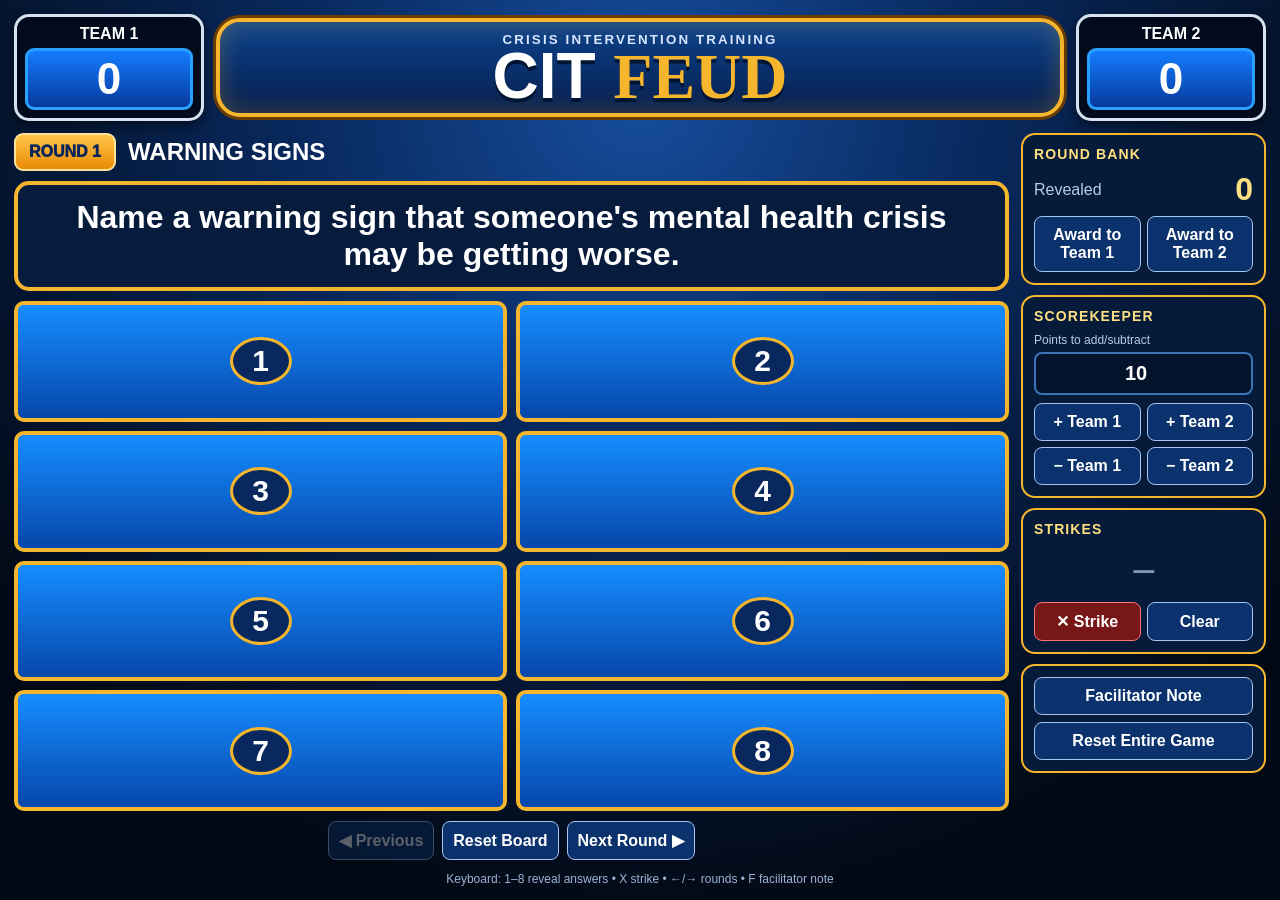
==== index.html @ 6d7d3584 "Add files via upload" ====
<!doctype html>
<html lang="en">
<head>
  <meta charset="utf-8">
  <meta name="viewport" content="width=device-width, initial-scale=1">
  <title>CIT Feud | Crisis Intervention Training</title>
  <link rel="stylesheet" href="style.css">
</head>
<body>
<div id="game">
  <header class="game-header">
    <section class="team-score"><span>TEAM 1</span><strong id="team1Score">0</strong></section>
    <div class="brand"><small>CRISIS INTERVENTION TRAINING</small><h1>CIT <em>FEUD</em></h1></div>
    <section class="team-score"><span>TEAM 2</span><strong id="team2Score">0</strong></section>
  </header>

  <main class="layout">
    <section class="stage">
      <div class="round-heading"><span id="roundNumber">ROUND 1</span><strong id="roundTitle">Warning Signs</strong></div>
      <div id="question" class="question"></div>
      <div id="answerBoard" class="answer-board"></div>
      <div class="round-nav">
        <button id="previousRound">◀ Previous</button>
        <button id="resetBoard">Reset Board</button>
        <button id="nextRound">Next Round ▶</button>
      </div>
    </section>

    <aside class="control-rail">
      <div class="rail-card">
        <h2>ROUND BANK</h2>
        <div class="bank"><span>Revealed</span><strong id="roundBank">0</strong></div>
        <div class="award-grid">
          <button id="awardTeam1">Award to Team 1</button>
          <button id="awardTeam2">Award to Team 2</button>
        </div>
      </div>

      <div class="rail-card">
        <h2>SCOREKEEPER</h2>
        <label>Points to add/subtract</label>
        <input id="manualPoints" type="number" value="10" min="0" step="1">
        <div class="award-grid">
          <button data-score-team="1" data-score-direction="1">+ Team 1</button>
          <button data-score-team="2" data-score-direction="1">+ Team 2</button>
          <button data-score-team="1" data-score-direction="-1">− Team 1</button>
          <button data-score-team="2" data-score-direction="-1">− Team 2</button>
        </div>
      </div>

      <div class="rail-card">
        <h2>STRIKES</h2>
        <div id="strikes" class="strikes"><span>—</span></div>
        <div class="award-grid">
          <button id="addStrike" class="danger">✕ Strike</button>
          <button id="clearStrikes">Clear</button>
        </div>
      </div>

      <div class="rail-card compact">
        <button id="facilitatorNote">Facilitator Note</button>
        <button id="resetGame">Reset Entire Game</button>
      </div>
    </aside>
  </main>
  <footer>Keyboard: 1–8 reveal answers • X strike • ←/→ rounds • F facilitator note</footer>
</div>

<div id="modal" class="modal" aria-hidden="true">
  <div class="modal-card" role="dialog" aria-modal="true" aria-labelledby="modalTitle">
    <h2 id="modalTitle">Facilitator Note</h2>
    <p id="modalText"></p>
    <button id="closeModal">Back to Game</button>
  </div>
</div>

<!-- ============================================================
     EDIT YOUR CIT FEUD CONTENT HERE.

     Copy/paste a whole { ... } round to add another round.
     title: short round name shown above the board
     question: the prompt you read to the class
     note: your private facilitator/debrief note
     answers: ["Answer shown on board", points]

     You can use fewer than 8 answers. The game builds the board
     automatically from however many answers you enter.
     ============================================================ -->
<script>
window.CIT_FEUD_ROUNDS = [
  {
    title: "Warning Signs",
    question: "Name a warning sign that someone's mental health crisis may be getting worse.",
    note: "Use the answers to distinguish warning signs we observe from warning signs the person recognizes in themselves. Safety planning should identify the patient's own indicators that a crisis is escalating.",
    answers: [
      ["Talking about suicide or death", 30],
      ["Withdrawal or isolation", 20],
      ["Mood or behavior change", 15],
      ["Increased substance use", 12],
      ["Giving things away / saying goodbye", 8],
      ["Sleep changes", 6],
      ["Agitation or anger", 5],
      ["Stopping usual routines", 4]
    ]
  },
  {
    title: "Internal Coping",
    question: "Name something someone could do on their own to get through a difficult moment.",
    note: "These are internal coping strategies. The point is not that one strategy works for everyone, but that the person has realistic actions available before the crisis escalates further.",
    answers: [
      ["Listen to music", 22],
      ["Walk or exercise", 18],
      ["Watch TV or a movie", 15],
      ["Breathing / grounding", 13],
      ["Spend time with a pet", 11],
      ["Play a game", 8],
      ["Shower / self-care", 7],
      ["Hobby, art, or journaling", 6]
    ]
  },
  {
    title: "People & Places",
    question: "Name a person or place that could provide safe distraction during a crisis.",
    note: "Social distraction is different from disclosing suicidal thoughts. Someone may first need a place to be around others or a person who helps interrupt the crisis without immediately discussing it.",
    answers: [
      ["Friend", 24], ["Family", 20], ["Partner", 16], ["Park / public place", 10],
      ["Gym", 9], ["Coffee shop / restaurant", 8], ["Church / community", 7], ["Coworker / workplace", 6]
    ]
  },
  {
    title: "Asking for Help",
    question: "Name someone a person could tell, 'I'm not safe right now.'",
    note: "Compare this board with the prior round. A person who is good for distraction is not automatically someone the patient trusts with a direct request for help.",
    answers: [
      ["Partner / spouse", 25], ["Parent", 20], ["Friend", 18], ["Sibling", 12],
      ["Coworker", 8], ["Supervisor", 7], ["Peer", 6], ["Teacher / neighbor", 4]
    ]
  },
  {
    title: "Professional Resources",
    question: "Name a professional or service someone could contact during a mental health crisis.",
    note: "Discuss matching the resource to the patient's needs and acuity. A safety plan should include specific, usable contacts rather than only 'call for help.'",
    answers: [
      ["988", 25], ["Therapist / counselor", 20], ["911", 15], ["Crisis team", 12],
      ["Emergency department", 10], ["Psychiatrist", 8], ["Primary care provider", 6], ["Peer / recovery specialist", 4]
    ]
  },
  {
    title: "Safer Environment",
    question: "Name something that could be changed to make someone's environment safer during a crisis.",
    note: "Focus on creating time and distance between suicidal thoughts and access to lethal means. Make the conversation individualized and collaborative rather than treating means safety as a generic checklist.",
    answers: [
      ["Firearm access", 28], ["Medication access", 20], ["Alcohol / drugs", 14], ["Knives / sharps", 10],
      ["Being alone", 9], ["Vehicle / keys", 7], ["Dangerous locations", 6], ["Other identified means", 6]
    ]
  }
];
</script>
<script src="script.js"></script>
</body>
</html>
---- style.css ----
:root{--navy:#04152f;--panel:#071d40;--blue:#0d65d8;--blue2:#1595ff;--gold:#f5b62d;--gold2:#ffe080;--cream:#fff9e9;--red:#b8202b;--muted:#b9cbea}*{box-sizing:border-box}html,body{margin:0;min-height:100%;font-family:Arial,Helvetica,sans-serif;background:radial-gradient(circle at 50% 10%,#164e9e 0,#08285c 34%,#020914 80%);color:white}body{min-height:100vh}button,input{font:inherit}button{cursor:pointer}#game{min-height:100vh;padding:14px;display:flex;flex-direction:column;gap:12px}.game-header{display:grid;grid-template-columns:minmax(140px,190px) 1fr minmax(140px,190px);gap:12px;align-items:center}.brand{text-align:center;border:4px solid var(--gold);border-radius:24px;padding:8px 18px;background:linear-gradient(#0d438e,#061f4d);box-shadow:0 0 0 3px #6b3b00,0 0 25px #f7b62d44 inset}.brand small{font-weight:800;letter-spacing:.16em;color:#d8e7ff}.brand h1{margin:0;font-size:clamp(34px,5vw,70px);line-height:.9;text-shadow:0 4px #001433}.brand em{font-family:Georgia,serif;font-style:normal;color:var(--gold)}.team-score{background:#020b1b;border:3px solid #d8e2ef;border-radius:15px;padding:8px;text-align:center;box-shadow:0 5px 14px #0008}.team-score span{font-weight:900}.team-score strong{display:block;margin-top:5px;padding:3px;border:3px solid #27a0ff;border-radius:9px;background:linear-gradient(#157cff,#063a9e);font-size:44px}.layout{display:grid;grid-template-columns:minmax(0,1fr) 245px;gap:12px;flex:1;min-height:0}.stage{display:flex;flex-direction:column;gap:10px}.round-heading{display:flex;align-items:center;gap:12px}.round-heading span{background:linear-gradient(#ffc54a,#e98b05);color:#08255c;border:2px solid #ffe29b;border-radius:9px;padding:8px 13px;font-weight:1000}.round-heading strong{font-size:24px;text-transform:uppercase}.question{min-height:82px;display:grid;place-items:center;text-align:center;padding:14px 24px;background:#071b3c;border:4px solid var(--gold);border-radius:15px;font-size:clamp(22px,2.5vw,36px);font-weight:900}.answer-board{display:grid;grid-template-columns:1fr 1fr;gap:9px;flex:1}.answer{position:relative;min-height:78px;overflow:hidden;border:4px solid var(--gold);border-radius:10px;background:linear-gradient(#148cff,#0648aa);color:white;font-weight:900;font-size:clamp(16px,1.6vw,24px);box-shadow:inset 0 0 17px #72bdff77}.answer:hover{filter:brightness(1.08)}.cover{position:absolute;inset:0;display:grid;place-items:center;background:linear-gradient(#168dff,#0647aa)}.cover b{width:62px;height:48px;display:grid;place-items:center;border:3px solid var(--gold);border-radius:50%;background:#09285e;font-size:30px}.revealed{height:100%;display:grid;grid-template-columns:1fr 72px;align-items:center;text-transform:uppercase}.answer-text{padding:8px 12px}.answer-points{height:100%;display:grid;place-items:center;background:#061d49;border-left:2px solid #ffc446;font-size:28px}.answer.open .cover{display:none}.round-nav{display:flex;justify-content:center;gap:8px}.round-nav button,.control-rail button{border:1px solid #a7c5ef;background:#0b326c;color:#fff;border-radius:8px;padding:9px 10px;font-weight:800}.round-nav button:hover,.control-rail button:hover{background:#1552a6}.control-rail{display:flex;flex-direction:column;gap:10px}.rail-card{background:#061a3a;border:2px solid var(--gold);border-radius:14px;padding:11px}.rail-card h2{font-size:14px;letter-spacing:.08em;margin:0 0 9px;color:var(--gold2)}.rail-card label{display:block;font-size:12px;color:var(--muted);margin-bottom:5px}.rail-card input{width:100%;border:2px solid #3b74b9;border-radius:8px;background:#03132c;color:#fff;padding:8px;text-align:center;font-weight:900;font-size:20px}.bank{display:flex;justify-content:space-between;align-items:center;margin-bottom:8px}.bank span{color:var(--muted)}.bank strong{font-size:32px;color:var(--gold2)}.award-grid{display:grid;grid-template-columns:1fr 1fr;gap:6px;margin-top:8px}.control-rail .danger{background:#781717;border-color:#ff7474}.compact{display:grid;gap:7px}.strikes{min-height:48px;display:flex;align-items:center;justify-content:center;gap:8px;font-size:42px;font-weight:1000;color:#ff3131;text-shadow:0 2px white}.strikes span{color:#7f96b7;text-shadow:none;font-size:20px}.round-nav button:disabled{opacity:.35;cursor:not-allowed}footer{text-align:center;color:#9fb3d4;font-size:12px}.modal{position:fixed;inset:0;display:none;place-items:center;background:#000c;padding:20px;z-index:20}.modal.show{display:grid}.modal-card{width:min(700px,100%);background:#071d40;border:4px solid var(--gold);border-radius:20px;padding:24px;text-align:center;box-shadow:0 0 50px #000}.modal-card h2{font-size:34px;margin:0 0 10px}.modal-card p{font-size:20px;line-height:1.5}.modal-card button{padding:11px 18px;border:0;border-radius:8px;background:var(--gold);color:#09275d;font-weight:900}@media(max-width:900px){.layout{grid-template-columns:1fr}.control-rail{display:grid;grid-template-columns:repeat(2,1fr)}.answer-board{grid-template-columns:1fr 1fr}}@media(max-width:620px){#game{padding:8px}.game-header{grid-template-columns:1fr 1fr}.brand{grid-column:1/-1;grid-row:1}.team-score{grid-row:2}.control-rail{grid-template-columns:1fr}.answer-board{grid-template-columns:1fr}.round-heading{align-items:flex-start;flex-direction:column;gap:5px}.question{font-size:20px}.answer{min-height:62px}}
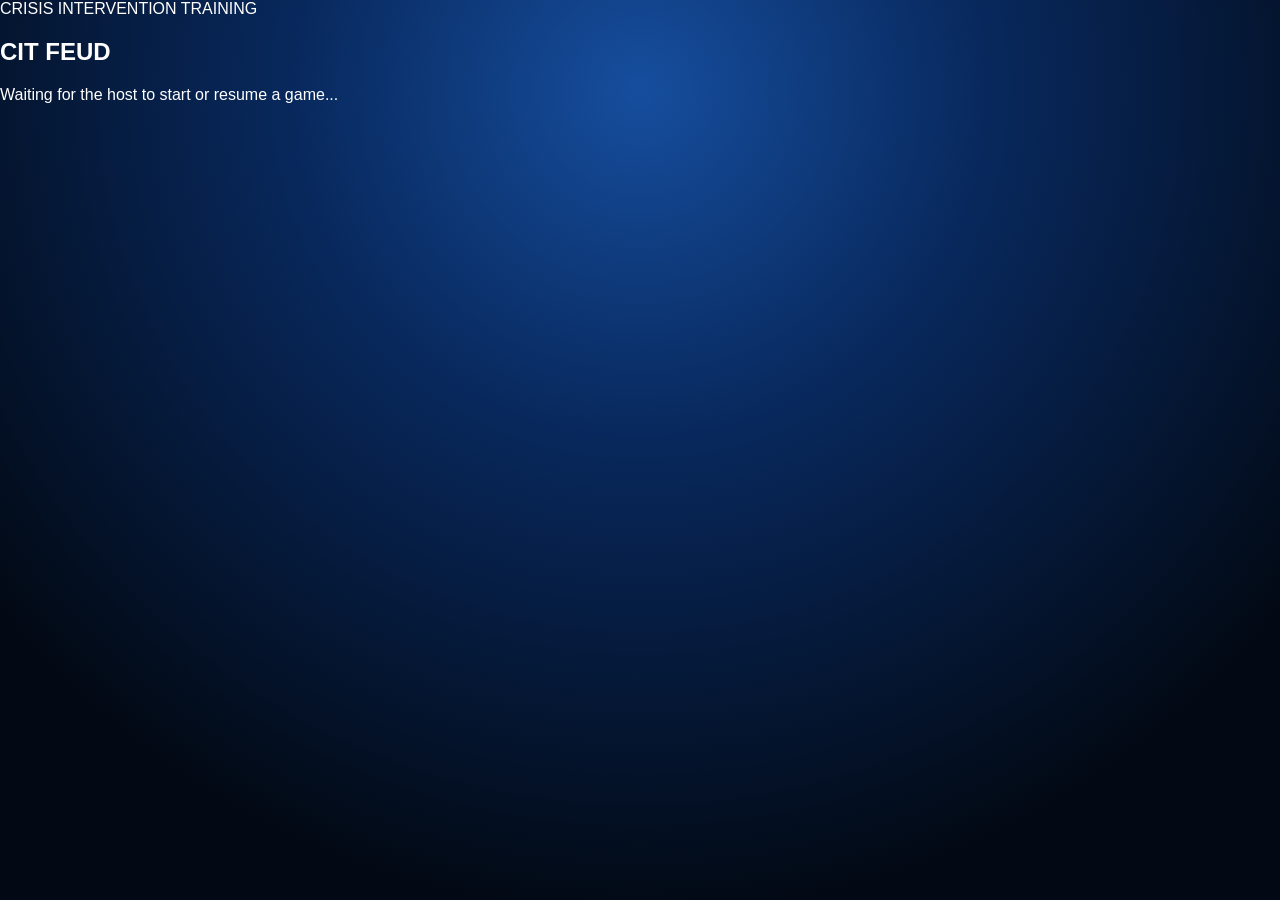
==== commit 5ab03ef3: "Update index.html" ====
--- a/index.html
+++ b/index.html
@@ -1,161 +1,61 @@
-<!doctype html>
+<!DOCTYPE html>
 <html lang="en">
 <head>
-  <meta charset="utf-8">
-  <meta name="viewport" content="width=device-width, initial-scale=1">
-  <title>CIT Feud | Crisis Intervention Training</title>
-  <link rel="stylesheet" href="style.css">
+    <meta charset="UTF-8">
+
+    <meta name="viewport" content="width=device-width, initial-scale=1.0">
+
+    <title>CIT Feud | Crisis Intervention Training</title>
+
+    <link rel="stylesheet" href="style.css">
 </head>
-<body>
-<div id="game">
-  <header class="game-header">
-    <section class="team-score"><span>TEAM 1</span><strong id="team1Score">0</strong></section>
-    <div class="brand"><small>CRISIS INTERVENTION TRAINING</small><h1>CIT <em>FEUD</em></h1></div>
-    <section class="team-score"><span>TEAM 2</span><strong id="team2Score">0</strong></section>
-  </header>
 
-  <main class="layout">
-    <section class="stage">
-      <div class="round-heading"><span id="roundNumber">ROUND 1</span><strong id="roundTitle">Warning Signs</strong></div>
-      <div id="question" class="question"></div>
-      <div id="answerBoard" class="answer-board"></div>
-      <div class="round-nav">
-        <button id="previousRound">◀ Previous</button>
-        <button id="resetBoard">Reset Board</button>
-        <button id="nextRound">Next Round ▶</button>
-      </div>
-    </section>
+<body class="projector">
 
-    <aside class="control-rail">
-      <div class="rail-card">
-        <h2>ROUND BANK</h2>
-        <div class="bank"><span>Revealed</span><strong id="roundBank">0</strong></div>
-        <div class="award-grid">
-          <button id="awardTeam1">Award to Team 1</button>
-          <button id="awardTeam2">Award to Team 2</button>
-        </div>
-      </div>
+    <!--
+        ============================================================
+        CIT FEUD — PROJECTOR DISPLAY
+        ============================================================
 
-      <div class="rail-card">
-        <h2>SCOREKEEPER</h2>
-        <label>Points to add/subtract</label>
-        <input id="manualPoints" type="number" value="10" min="0" step="1">
-        <div class="award-grid">
-          <button data-score-team="1" data-score-direction="1">+ Team 1</button>
-          <button data-score-team="2" data-score-direction="1">+ Team 2</button>
-          <button data-score-team="1" data-score-direction="-1">− Team 1</button>
-          <button data-score-team="2" data-score-direction="-1">− Team 2</button>
-        </div>
-      </div>
+        This is the PUBLIC game board shown on the projector.
 
-      <div class="rail-card">
-        <h2>STRIKES</h2>
-        <div id="strikes" class="strikes"><span>—</span></div>
-        <div class="award-grid">
-          <button id="addStrike" class="danger">✕ Strike</button>
-          <button id="clearStrikes">Clear</button>
-        </div>
-      </div>
+        Do not add questions or answers here.
 
-      <div class="rail-card compact">
-        <button id="facilitatorNote">Facilitator Note</button>
-        <button id="resetGame">Reset Entire Game</button>
-      </div>
-    </aside>
-  </main>
-  <footer>Keyboard: 1–8 reveal answers • X strike • ←/→ rounds • F facilitator note</footer>
-</div>
+        Questions, answers, points, tags, and facilitator notes
+        are stored in script.js.
 
-<div id="modal" class="modal" aria-hidden="true">
-  <div class="modal-card" role="dialog" aria-modal="true" aria-labelledby="modalTitle">
-    <h2 id="modalTitle">Facilitator Note</h2>
-    <p id="modalText"></p>
-    <button id="closeModal">Back to Game</button>
-  </div>
-</div>
+        The host/moderator controls the game from:
 
-<!-- ============================================================
-     EDIT YOUR CIT FEUD CONTENT HERE.
+        host.html
+        ============================================================
+    -->
 
-     Copy/paste a whole { ... } round to add another round.
-     title: short round name shown above the board
-     question: the prompt you read to the class
-     note: your private facilitator/debrief note
-     answers: ["Answer shown on board", points]
+    <main id="projectorApp">
 
-     You can use fewer than 8 answers. The game builds the board
-     automatically from however many answers you enter.
-     ============================================================ -->
-<script>
-window.CIT_FEUD_ROUNDS = [
-  {
-    title: "Warning Signs",
-    question: "Name a warning sign that someone's mental health crisis may be getting worse.",
-    note: "Use the answers to distinguish warning signs we observe from warning signs the person recognizes in themselves. Safety planning should identify the patient's own indicators that a crisis is escalating.",
-    answers: [
-      ["Talking about suicide or death", 30],
-      ["Withdrawal or isolation", 20],
-      ["Mood or behavior change", 15],
-      ["Increased substance use", 12],
-      ["Giving things away / saying goodbye", 8],
-      ["Sleep changes", 6],
-      ["Agitation or anger", 5],
-      ["Stopping usual routines", 4]
-    ]
-  },
-  {
-    title: "Internal Coping",
-    question: "Name something someone could do on their own to get through a difficult moment.",
-    note: "These are internal coping strategies. The point is not that one strategy works for everyone, but that the person has realistic actions available before the crisis escalates further.",
-    answers: [
-      ["Listen to music", 22],
-      ["Walk or exercise", 18],
-      ["Watch TV or a movie", 15],
-      ["Breathing / grounding", 13],
-      ["Spend time with a pet", 11],
-      ["Play a game", 8],
-      ["Shower / self-care", 7],
-      ["Hobby, art, or journaling", 6]
-    ]
-  },
-  {
-    title: "People & Places",
-    question: "Name a person or place that could provide safe distraction during a crisis.",
-    note: "Social distraction is different from disclosing suicidal thoughts. Someone may first need a place to be around others or a person who helps interrupt the crisis without immediately discussing it.",
-    answers: [
-      ["Friend", 24], ["Family", 20], ["Partner", 16], ["Park / public place", 10],
-      ["Gym", 9], ["Coffee shop / restaurant", 8], ["Church / community", 7], ["Coworker / workplace", 6]
-    ]
-  },
-  {
-    title: "Asking for Help",
-    question: "Name someone a person could tell, 'I'm not safe right now.'",
-    note: "Compare this board with the prior round. A person who is good for distraction is not automatically someone the patient trusts with a direct request for help.",
-    answers: [
-      ["Partner / spouse", 25], ["Parent", 20], ["Friend", 18], ["Sibling", 12],
-      ["Coworker", 8], ["Supervisor", 7], ["Peer", 6], ["Teacher / neighbor", 4]
-    ]
-  },
-  {
-    title: "Professional Resources",
-    question: "Name a professional or service someone could contact during a mental health crisis.",
-    note: "Discuss matching the resource to the patient's needs and acuity. A safety plan should include specific, usable contacts rather than only 'call for help.'",
-    answers: [
-      ["988", 25], ["Therapist / counselor", 20], ["911", 15], ["Crisis team", 12],
-      ["Emergency department", 10], ["Psychiatrist", 8], ["Primary care provider", 6], ["Peer / recovery specialist", 4]
-    ]
-  },
-  {
-    title: "Safer Environment",
-    question: "Name something that could be changed to make someone's environment safer during a crisis.",
-    note: "Focus on creating time and distance between suicidal thoughts and access to lethal means. Make the conversation individualized and collaborative rather than treating means safety as a generic checklist.",
-    answers: [
-      ["Firearm access", 28], ["Medication access", 20], ["Alcohol / drugs", 14], ["Knives / sharps", 10],
-      ["Being alone", 9], ["Vehicle / keys", 7], ["Dangerous locations", 6], ["Other identified means", 6]
-    ]
-  }
-];
-</script>
-<script src="script.js"></script>
+        <!--
+            script.js automatically builds the game board here.
+        -->
+
+        <section class="waiting">
+
+            <div class="eyebrow">
+                CRISIS INTERVENTION TRAINING
+            </div>
+
+            <h1>
+                CIT <b>FEUD</b>
+            </h1>
+
+            <p>
+                Waiting for the host to start or resume a game...
+            </p>
+
+        </section>
+
+    </main>
+
+    <!-- CIT Feud game engine -->
+    <script src="script.js"></script>
+
 </body>
 </html>
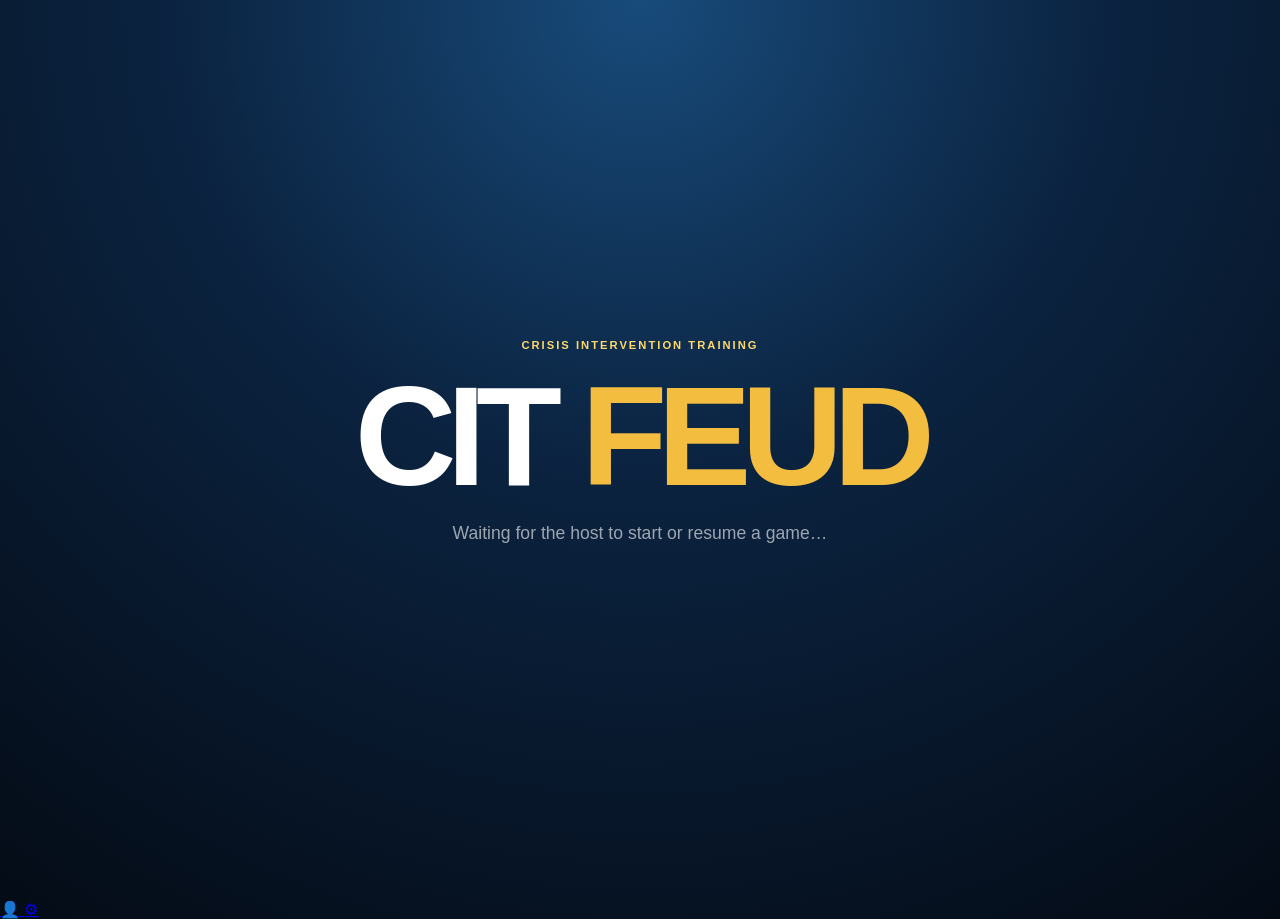
==== commit 32367814: "Update index.html" ====
--- a/index.html
+++ b/index.html
@@ -1,61 +1,86 @@
 <!DOCTYPE html>
 <html lang="en">
+
 <head>
+
     <meta charset="UTF-8">
 
-    <meta name="viewport" content="width=device-width, initial-scale=1.0">
+    <meta
+        name="viewport"
+        content="width=device-width, initial-scale=1.0"
+    >
 
-    <title>CIT Feud | Crisis Intervention Training</title>
+    <title>
+        CIT Feud | Crisis Intervention Training
+    </title>
 
-    <link rel="stylesheet" href="style.css">
+    <link
+        rel="stylesheet"
+        href="style.css"
+    >
+
 </head>
+
 
 <body class="projector">
 
-    <!--
-        ============================================================
-        CIT FEUD — PROJECTOR DISPLAY
-        ============================================================
-
-        This is the PUBLIC game board shown on the projector.
-
-        Do not add questions or answers here.
-
-        Questions, answers, points, tags, and facilitator notes
-        are stored in script.js.
-
-        The host/moderator controls the game from:
-
-        host.html
-        ============================================================
-    -->
 
     <main id="projectorApp">
 
-        <!--
-            script.js automatically builds the game board here.
-        -->
 
         <section class="waiting">
+
 
             <div class="eyebrow">
                 CRISIS INTERVENTION TRAINING
             </div>
 
+
             <h1>
                 CIT <b>FEUD</b>
             </h1>
+
 
             <p>
                 Waiting for the host to start or resume a game...
             </p>
 
+
         </section>
+
 
     </main>
 
-    <!-- CIT Feud game engine -->
+
+    <!-- ============================================
+         ADMIN / HOST CONTROL ACCESS
+
+         Always available in bottom-left corner.
+         Opens the private moderator control panel.
+         ============================================ -->
+
+    <a
+        href="host.html"
+        target="_blank"
+        class="admin-corner"
+        title="Open Host Controls"
+        aria-label="Open Host Controls"
+    >
+
+        <span class="admin-user">
+            👤
+        </span>
+
+        <span class="admin-gear">
+            ⚙
+        </span>
+
+    </a>
+
+
     <script src="script.js"></script>
 
+
 </body>
+
 </html>
--- a/style.css
+++ b/style.css
@@ -1 +1,1143 @@
-:root{--navy:#04152f;--panel:#071d40;--blue:#0d65d8;--blue2:#1595ff;--gold:#f5b62d;--gold2:#ffe080;--cream:#fff9e9;--red:#b8202b;--muted:#b9cbea}*{box-sizing:border-box}html,body{margin:0;min-height:100%;font-family:Arial,Helvetica,sans-serif;background:radial-gradient(circle at 50% 10%,#164e9e 0,#08285c 34%,#020914 80%);color:white}body{min-height:100vh}button,input{font:inherit}button{cursor:pointer}#game{min-height:100vh;padding:14px;display:flex;flex-direction:column;gap:12px}.game-header{display:grid;grid-template-columns:minmax(140px,190px) 1fr minmax(140px,190px);gap:12px;align-items:center}.brand{text-align:center;border:4px solid var(--gold);border-radius:24px;padding:8px 18px;background:linear-gradient(#0d438e,#061f4d);box-shadow:0 0 0 3px #6b3b00,0 0 25px #f7b62d44 inset}.brand small{font-weight:800;letter-spacing:.16em;color:#d8e7ff}.brand h1{margin:0;font-size:clamp(34px,5vw,70px);line-height:.9;text-shadow:0 4px #001433}.brand em{font-family:Georgia,serif;font-style:normal;color:var(--gold)}.team-score{background:#020b1b;border:3px solid #d8e2ef;border-radius:15px;padding:8px;text-align:center;box-shadow:0 5px 14px #0008}.team-score span{font-weight:900}.team-score strong{display:block;margin-top:5px;padding:3px;border:3px solid #27a0ff;border-radius:9px;background:linear-gradient(#157cff,#063a9e);font-size:44px}.layout{display:grid;grid-template-columns:minmax(0,1fr) 245px;gap:12px;flex:1;min-height:0}.stage{display:flex;flex-direction:column;gap:10px}.round-heading{display:flex;align-items:center;gap:12px}.round-heading span{background:linear-gradient(#ffc54a,#e98b05);color:#08255c;border:2px solid #ffe29b;border-radius:9px;padding:8px 13px;font-weight:1000}.round-heading strong{font-size:24px;text-transform:uppercase}.question{min-height:82px;display:grid;place-items:center;text-align:center;padding:14px 24px;background:#071b3c;border:4px solid var(--gold);border-radius:15px;font-size:clamp(22px,2.5vw,36px);font-weight:900}.answer-board{display:grid;grid-template-columns:1fr 1fr;gap:9px;flex:1}.answer{position:relative;min-height:78px;overflow:hidden;border:4px solid var(--gold);border-radius:10px;background:linear-gradient(#148cff,#0648aa);color:white;font-weight:900;font-size:clamp(16px,1.6vw,24px);box-shadow:inset 0 0 17px #72bdff77}.answer:hover{filter:brightness(1.08)}.cover{position:absolute;inset:0;display:grid;place-items:center;background:linear-gradient(#168dff,#0647aa)}.cover b{width:62px;height:48px;display:grid;place-items:center;border:3px solid var(--gold);border-radius:50%;background:#09285e;font-size:30px}.revealed{height:100%;display:grid;grid-template-columns:1fr 72px;align-items:center;text-transform:uppercase}.answer-text{padding:8px 12px}.answer-points{height:100%;display:grid;place-items:center;background:#061d49;border-left:2px solid #ffc446;font-size:28px}.answer.open .cover{display:none}.round-nav{display:flex;justify-content:center;gap:8px}.round-nav button,.control-rail button{border:1px solid #a7c5ef;background:#0b326c;color:#fff;border-radius:8px;padding:9px 10px;font-weight:800}.round-nav button:hover,.control-rail button:hover{background:#1552a6}.control-rail{display:flex;flex-direction:column;gap:10px}.rail-card{background:#061a3a;border:2px solid var(--gold);border-radius:14px;padding:11px}.rail-card h2{font-size:14px;letter-spacing:.08em;margin:0 0 9px;color:var(--gold2)}.rail-card label{display:block;font-size:12px;color:var(--muted);margin-bottom:5px}.rail-card input{width:100%;border:2px solid #3b74b9;border-radius:8px;background:#03132c;color:#fff;padding:8px;text-align:center;font-weight:900;font-size:20px}.bank{display:flex;justify-content:space-between;align-items:center;margin-bottom:8px}.bank span{color:var(--muted)}.bank strong{font-size:32px;color:var(--gold2)}.award-grid{display:grid;grid-template-columns:1fr 1fr;gap:6px;margin-top:8px}.control-rail .danger{background:#781717;border-color:#ff7474}.compact{display:grid;gap:7px}.strikes{min-height:48px;display:flex;align-items:center;justify-content:center;gap:8px;font-size:42px;font-weight:1000;color:#ff3131;text-shadow:0 2px white}.strikes span{color:#7f96b7;text-shadow:none;font-size:20px}.round-nav button:disabled{opacity:.35;cursor:not-allowed}footer{text-align:center;color:#9fb3d4;font-size:12px}.modal{position:fixed;inset:0;display:none;place-items:center;background:#000c;padding:20px;z-index:20}.modal.show{display:grid}.modal-card{width:min(700px,100%);background:#071d40;border:4px solid var(--gold);border-radius:20px;padding:24px;text-align:center;box-shadow:0 0 50px #000}.modal-card h2{font-size:34px;margin:0 0 10px}.modal-card p{font-size:20px;line-height:1.5}.modal-card button{padding:11px 18px;border:0;border-radius:8px;background:var(--gold);color:#09275d;font-weight:900}@media(max-width:900px){.layout{grid-template-columns:1fr}.control-rail{display:grid;grid-template-columns:repeat(2,1fr)}.answer-board{grid-template-columns:1fr 1fr}}@media(max-width:620px){#game{padding:8px}.game-header{grid-template-columns:1fr 1fr}.brand{grid-column:1/-1;grid-row:1}.team-score{grid-row:2}.control-rail{grid-template-columns:1fr}.answer-board{grid-template-columns:1fr}.round-heading{align-items:flex-start;flex-direction:column;gap:5px}.question{font-size:20px}.answer{min-height:62px}}
+:root {
+    --navy: #071426;
+    --navy-2: #0c213d;
+    --navy-3: #12345b;
+    --blue: #174a7e;
+
+    --gold: #f3bd3f;
+    --gold-light: #ffd96a;
+
+    --cream: #f7f1df;
+    --white: #ffffff;
+
+    --red: #d7373f;
+    --green: #18884b;
+
+    --line: rgba(255,255,255,.14);
+    --panel: rgba(255,255,255,.055);
+
+    --shadow: 0 18px 50px rgba(0,0,0,.35);
+}
+
+* {
+    box-sizing: border-box;
+}
+
+html,
+body {
+    margin: 0;
+    min-height: 100%;
+}
+
+body {
+    font-family: Arial, Helvetica, sans-serif;
+    background:
+        radial-gradient(circle at top, #17375c 0%, #08192e 45%, #040b15 100%);
+    color: var(--white);
+}
+
+button,
+input,
+select {
+    font: inherit;
+}
+
+button,
+.buttonlike {
+    border: 0;
+    border-radius: 10px;
+    padding: 11px 16px;
+
+    background: linear-gradient(
+        180deg,
+        var(--gold-light),
+        var(--gold)
+    );
+
+    color: #1c1a12;
+
+    font-weight: 900;
+    cursor: pointer;
+
+    box-shadow: 0 4px 12px rgba(0,0,0,.25);
+
+    transition:
+        transform .12s ease,
+        opacity .12s ease,
+        box-shadow .12s ease;
+}
+
+button:hover,
+.buttonlike:hover {
+    transform: translateY(-1px);
+}
+
+button:disabled {
+    opacity: .35;
+    cursor: default;
+    transform: none;
+}
+
+button.ghost,
+.buttonlike.ghost {
+    background: rgba(255,255,255,.08);
+    color: white;
+    border: 1px solid var(--line);
+}
+
+button.danger {
+    color: #ffb8bc;
+}
+
+input,
+select {
+    width: 100%;
+    margin-top: 6px;
+
+    border-radius: 9px;
+    border: 1px solid var(--line);
+
+    background: rgba(0,0,0,.22);
+    color: white;
+
+    padding: 10px 12px;
+}
+
+label {
+    font-size: .78rem;
+    font-weight: 800;
+    letter-spacing: .04em;
+}
+
+h1,
+h2,
+h3,
+p {
+    margin-top: 0;
+}
+
+.eyebrow {
+    color: var(--gold-light);
+    letter-spacing: .18em;
+    font-size: .7rem;
+    font-weight: 900;
+}
+
+.panel {
+    background: var(--panel);
+    border: 1px solid var(--line);
+    border-radius: 18px;
+
+    padding: 22px;
+
+    box-shadow: var(--shadow);
+    backdrop-filter: blur(8px);
+}
+
+.actions {
+    display: flex;
+    gap: 8px;
+    flex-wrap: wrap;
+}
+
+.tags {
+    display: flex;
+    flex-wrap: wrap;
+    gap: 6px;
+
+    margin: 8px 0 12px;
+}
+
+.tags span {
+    padding: 5px 8px;
+
+    border-radius: 100px;
+
+    background: rgba(243,189,63,.12);
+    border: 1px solid rgba(243,189,63,.35);
+
+    color: #ffe69b;
+
+    font-size: .68rem;
+    font-weight: 800;
+}
+
+/* =========================================================
+   STARTUP / SAVE SCREEN
+   ========================================================= */
+
+.startup {
+    width: min(1180px, 94vw);
+    margin: 0 auto;
+
+    padding: 45px 0 70px;
+}
+
+.brand {
+    text-align: center;
+    margin-bottom: 35px;
+}
+
+.brand h1 {
+    font-size: clamp(3rem, 7vw, 6rem);
+    margin: 5px 0 0;
+
+    letter-spacing: -.06em;
+}
+
+.brand h1 b {
+    color: var(--gold);
+}
+
+.brand p {
+    opacity: .65;
+    font-weight: 800;
+    letter-spacing: .18em;
+    text-transform: uppercase;
+}
+
+.brand.compact h1 {
+    font-size: 3.5rem;
+}
+
+.homegrid {
+    display: grid;
+    grid-template-columns: 1.5fr .8fr;
+
+    gap: 20px;
+}
+
+.slots {
+    display: grid;
+    gap: 12px;
+}
+
+.savecard {
+    display: flex;
+    align-items: center;
+    justify-content: space-between;
+
+    gap: 15px;
+
+    padding: 16px;
+
+    border-radius: 14px;
+
+    background: rgba(255,255,255,.045);
+    border: 1px solid var(--line);
+}
+
+.savecard small {
+    opacity: .5;
+    letter-spacing: .12em;
+    font-weight: 900;
+}
+
+.savecard h3 {
+    margin: 4px 0;
+}
+
+.savecard p {
+    margin: 0;
+    opacity: .65;
+    font-size: .82rem;
+}
+
+.savecard.empty {
+    border-style: dashed;
+}
+
+.help ol {
+    padding-left: 20px;
+    line-height: 1.7;
+    opacity: .8;
+}
+
+.buttonlike {
+    display: inline-block;
+    text-decoration: none;
+}
+
+/* =========================================================
+   NEW GAME SETUP
+   ========================================================= */
+
+.setup {
+    max-width: 1000px;
+    margin: auto;
+}
+
+.formrow {
+    display: grid;
+    grid-template-columns: 1fr 1fr;
+
+    gap: 15px;
+
+    margin-bottom: 25px;
+}
+
+.packgrid {
+    display: grid;
+    grid-template-columns: repeat(3, 1fr);
+
+    gap: 12px;
+
+    margin-bottom: 30px;
+}
+
+.packcard {
+    display: block;
+
+    padding: 16px;
+
+    border: 1px solid var(--line);
+    border-radius: 14px;
+
+    background: rgba(255,255,255,.035);
+
+    cursor: pointer;
+}
+
+.packcard > input {
+    width: auto;
+    margin: 0 0 10px;
+}
+
+.packcard h3 {
+    margin-bottom: 6px;
+}
+
+.packcard p {
+    opacity: .7;
+    font-size: .8rem;
+    min-height: 42px;
+}
+
+.packcard small {
+    opacity: .55;
+}
+
+.teaminputs {
+    display: grid;
+    grid-template-columns: repeat(2, 1fr);
+
+    gap: 12px;
+
+    margin-bottom: 25px;
+}
+
+/* =========================================================
+   HOST CONTROL ROOM
+   ========================================================= */
+
+.control {
+    width: min(1450px, 96vw);
+    margin: auto;
+
+    padding: 24px 0 50px;
+}
+
+.controltop {
+    display: flex;
+    align-items: center;
+    justify-content: space-between;
+
+    gap: 20px;
+
+    margin-bottom: 18px;
+}
+
+.controltop h1 {
+    margin: 3px 0;
+}
+
+.controltop p {
+    margin: 0;
+    opacity: .65;
+}
+
+.saveok {
+    color: #a9f2c8;
+
+    border: 1px solid rgba(80,210,140,.35);
+    background: rgba(80,210,140,.09);
+
+    padding: 8px 12px;
+    border-radius: 100px;
+
+    font-size: .75rem;
+    font-weight: 900;
+}
+
+.controlgrid {
+    display: grid;
+    grid-template-columns: minmax(0, 1.65fr) minmax(330px, .7fr);
+
+    gap: 18px;
+    align-items: start;
+}
+
+.qmeta {
+    display: flex;
+    align-items: center;
+    justify-content: space-between;
+
+    gap: 10px;
+}
+
+.qmeta small {
+    opacity: .55;
+    text-transform: uppercase;
+    letter-spacing: .1em;
+    font-weight: 900;
+}
+
+.boardcontrol h2 {
+    font-size: clamp(1.35rem, 2vw, 2rem);
+    line-height: 1.2;
+}
+
+/* =========================================================
+   WHO IS ANSWERING / BUZZER
+   ========================================================= */
+
+.buzzsection {
+    margin: 18px 0 22px;
+
+    padding: 16px;
+
+    border: 1px solid var(--line);
+    border-radius: 16px;
+
+    background: rgba(255,255,255,.025);
+}
+
+.sectionlabel {
+    font-size: .72rem;
+    letter-spacing: .16em;
+    font-weight: 900;
+    opacity: .7;
+
+    margin-bottom: 10px;
+}
+
+.buzzteams {
+    display: grid;
+    grid-template-columns: repeat(2, minmax(0,1fr));
+
+    gap: 9px;
+}
+
+.buzzbtn {
+    min-height: 48px;
+
+    display: flex;
+    align-items: center;
+    justify-content: flex-start;
+
+    gap: 10px;
+}
+
+.buzzbtn span {
+    display: grid;
+    place-items: center;
+
+    width: 28px;
+    height: 28px;
+
+    border-radius: 50%;
+
+    background: rgba(0,0,0,.2);
+
+    font-weight: 900;
+}
+
+.buzzbtn.active {
+    outline: 3px solid var(--gold-light);
+
+    box-shadow:
+        0 0 0 5px rgba(255,212,90,.12),
+        0 0 20px rgba(255,212,90,.25);
+
+    transform: translateY(-1px);
+}
+
+.microcopy {
+    font-size: .8rem;
+    opacity: .65;
+
+    margin: 9px 0 0;
+}
+
+/* =========================================================
+   HOST ANSWER BOARD
+   ========================================================= */
+
+.answerlabel {
+    margin-top: 6px;
+}
+
+.answerjudge {
+    display: grid;
+    gap: 8px;
+}
+
+.judgeRow {
+    display: grid;
+
+    grid-template-columns:
+        38px
+        minmax(0,1fr)
+        66px
+        44px
+        44px;
+
+    gap: 8px;
+
+    align-items: center;
+
+    padding: 9px 10px;
+
+    border-radius: 12px;
+
+    background: rgba(255,255,255,.045);
+    border: 1px solid rgba(255,255,255,.08);
+}
+
+.judgeRow.correct {
+    background: rgba(56,189,120,.12);
+    border-color: rgba(56,189,120,.45);
+}
+
+.answerNum {
+    display: grid;
+    place-items: center;
+
+    width: 30px;
+    height: 30px;
+
+    border-radius: 8px;
+
+    background: rgba(255,255,255,.09);
+
+    font-weight: 900;
+}
+
+.judgeRow em {
+    font-style: normal;
+    font-weight: 800;
+
+    text-align: right;
+
+    opacity: .75;
+}
+
+.judge {
+    min-width: 42px;
+    height: 40px;
+
+    padding: 0;
+
+    font-size: 1.15rem;
+    font-weight: 1000;
+
+    border-radius: 10px;
+}
+
+.judge.yes {
+    background: var(--green);
+    color: white;
+}
+
+.judge.no {
+    background: #a92d35;
+    color: white;
+}
+
+/* =========================================================
+   ROUND BANK
+   ========================================================= */
+
+.bankline {
+    display: flex;
+    justify-content: space-between;
+    align-items: center;
+
+    margin-top: 18px;
+
+    padding: 14px 16px;
+
+    border-radius: 12px;
+
+    background: rgba(243,189,63,.09);
+    border: 1px solid rgba(243,189,63,.25);
+}
+
+.bankline span {
+    text-transform: uppercase;
+
+    font-size: .72rem;
+    letter-spacing: .12em;
+    font-weight: 900;
+
+    opacity: .75;
+}
+
+.bankline strong {
+    color: var(--gold-light);
+    font-size: 1.8rem;
+}
+
+.roundnav {
+    display: flex;
+    justify-content: space-between;
+
+    gap: 10px;
+
+    margin-top: 15px;
+}
+
+/* =========================================================
+   HOST SCOREKEEPER
+   ========================================================= */
+
+.teamscorelist {
+    display: grid;
+    gap: 10px;
+}
+
+.teamctl {
+    padding: 12px;
+
+    border-radius: 12px;
+
+    border: 1px solid var(--line);
+    background: rgba(255,255,255,.035);
+}
+
+.teamctl.answering {
+    outline: 2px solid var(--gold-light);
+
+    box-shadow:
+        0 0 0 4px rgba(255,212,90,.09),
+        0 0 18px rgba(255,212,90,.15);
+}
+
+.teamctl input {
+    margin: 0 0 8px;
+    font-weight: 900;
+}
+
+.teamctl > strong {
+    display: block;
+
+    font-size: 2rem;
+
+    color: var(--gold-light);
+
+    margin-bottom: 8px;
+}
+
+.teamctl > div {
+    display: flex;
+    gap: 5px;
+    flex-wrap: wrap;
+}
+
+.teamctl button {
+    padding: 7px 9px;
+    font-size: .72rem;
+}
+
+/* =========================================================
+   STRIKES
+   ========================================================= */
+
+.strikectl {
+    margin-top: 20px;
+
+    padding-top: 18px;
+
+    border-top: 1px solid var(--line);
+}
+
+.strikectl > span {
+    display: block;
+
+    text-transform: uppercase;
+    letter-spacing: .12em;
+
+    font-size: .72rem;
+    font-weight: 900;
+
+    opacity: .65;
+}
+
+.xs {
+    margin: 8px 0;
+
+    color: #ff5a63;
+
+    font-size: 2.1rem;
+    font-weight: 1000;
+
+    letter-spacing: .12em;
+}
+
+.strikectl p {
+    font-size: .78rem;
+    opacity: .7;
+
+    margin: 4px 0 10px;
+}
+
+/* =========================================================
+   RECENT CALLS
+   ========================================================= */
+
+.attempts {
+    margin-top: 18px;
+
+    padding-top: 15px;
+
+    border-top: 1px solid rgba(255,255,255,.1);
+}
+
+.attempts h3 {
+    margin: 0 0 8px;
+}
+
+.attempts > div {
+    display: grid;
+
+    grid-template-columns: 24px 1fr auto;
+
+    gap: 7px;
+
+    align-items: center;
+
+    padding: 5px 0;
+
+    font-size: .82rem;
+}
+
+.attempts > div small {
+    opacity: .65;
+
+    max-width: 150px;
+
+    overflow: hidden;
+    text-overflow: ellipsis;
+    white-space: nowrap;
+}
+
+/* =========================================================
+   FACILITATOR NOTES
+   ========================================================= */
+
+.facilitator {
+    margin-top: 18px;
+
+    padding: 14px;
+
+    border-radius: 12px;
+
+    background: rgba(23,74,126,.22);
+    border: 1px solid rgba(90,150,220,.25);
+}
+
+.facilitator h3 {
+    margin-bottom: 6px;
+}
+
+.facilitator p {
+    margin: 0;
+
+    font-size: .83rem;
+    line-height: 1.5;
+
+    opacity: .8;
+}
+
+.hostfooter {
+    display: flex;
+    gap: 8px;
+
+    margin-top: 18px;
+}
+
+/* =========================================================
+   PROJECTOR
+   ========================================================= */
+
+body.projector {
+    min-height: 100vh;
+    overflow: hidden;
+
+    background:
+        radial-gradient(circle at center top, #184b7b 0%, #0b2340 42%, #040b15 100%);
+}
+
+#projectorApp {
+    min-height: 100vh;
+}
+
+.waiting {
+    min-height: 100vh;
+
+    display: grid;
+    place-content: center;
+
+    text-align: center;
+}
+
+.waiting h1 {
+    margin: 5px 0;
+
+    font-size: clamp(4rem, 11vw, 9rem);
+
+    letter-spacing: -.07em;
+}
+
+.waiting h1 b {
+    color: var(--gold);
+}
+
+.waiting p {
+    opacity: .6;
+    font-size: 1.1rem;
+}
+
+.stage {
+    min-height: 100vh;
+
+    display: grid;
+
+    grid-template-rows:
+        auto
+        auto
+        1fr
+        auto
+        auto;
+
+    gap: 14px;
+
+    padding: 22px 3vw 18px;
+}
+
+.stage header {
+    display: flex;
+    align-items: center;
+    justify-content: space-between;
+}
+
+.stage header h1 {
+    margin: 0;
+
+    font-size: clamp(2.2rem, 4vw, 4rem);
+
+    letter-spacing: -.06em;
+}
+
+.stage header h1 b {
+    color: var(--gold);
+}
+
+.roundbadge {
+    min-width: 145px;
+
+    text-align: center;
+
+    padding: 9px 15px;
+
+    border-radius: 12px;
+
+    background: rgba(255,255,255,.06);
+    border: 1px solid var(--line);
+
+    font-size: .72rem;
+    font-weight: 900;
+
+    letter-spacing: .12em;
+}
+
+.roundbadge small {
+    display: block;
+
+    margin-top: 4px;
+
+    color: var(--gold-light);
+
+    letter-spacing: normal;
+}
+
+.prompt {
+    width: min(1100px, 95%);
+
+    margin: auto;
+
+    text-align: center;
+
+    font-size: clamp(1.35rem, 2.6vw, 2.5rem);
+    font-weight: 900;
+
+    line-height: 1.18;
+}
+
+/* =========================================================
+   PROJECTOR ANSWERS
+   ========================================================= */
+
+.projectorAnswers {
+    width: min(1100px, 92vw);
+
+    margin: auto;
+
+    display: grid;
+    grid-template-columns: 1fr 1fr;
+
+    gap: 10px;
+
+    align-content: center;
+}
+
+.tile {
+    min-height: 64px;
+
+    display: grid;
+
+    grid-template-columns: 54px 1fr 55px;
+
+    align-items: center;
+
+    overflow: hidden;
+
+    border-radius: 10px;
+
+    border: 2px solid #4f78a5;
+
+    background:
+        linear-gradient(
+            180deg,
+            #163e69,
+            #0d2b4d
+        );
+
+    box-shadow:
+        inset 0 0 0 2px rgba(255,255,255,.05),
+        0 8px 16px rgba(0,0,0,.28);
+}
+
+.tile > span {
+    height: 100%;
+
+    display: grid;
+    place-items: center;
+
+    background: rgba(0,0,0,.2);
+
+    color: var(--gold-light);
+
+    font-size: 1.35rem;
+    font-weight: 1000;
+}
+
+.tile b {
+    padding: 0 15px;
+
+    font-size: clamp(.9rem, 1.5vw, 1.35rem);
+}
+
+.tile em {
+    font-style: normal;
+
+    text-align: center;
+
+    font-size: 1.35rem;
+    font-weight: 1000;
+
+    color: var(--gold-light);
+}
+
+.tile.revealed {
+    background:
+        linear-gradient(
+            180deg,
+            #236aa5,
+            #174e83
+        );
+
+    border-color: var(--gold-light);
+
+    animation: reveal .22s ease;
+}
+
+@keyframes reveal {
+    0% {
+        transform: rotateX(75deg) scale(.96);
+        opacity: .25;
+    }
+
+    100% {
+        transform: rotateX(0) scale(1);
+        opacity: 1;
+    }
+}
+
+/* =========================================================
+   PROJECTOR STRIKE BOARD
+   ========================================================= */
+
+.strikebar {
+    display: flex;
+    justify-content: center;
+
+    gap: 14px;
+
+    min-height: 46px;
+}
+
+.strikebar span {
+    color: rgba(255,255,255,.15);
+
+    font-size: 2.7rem;
+    font-weight: 1000;
+
+    line-height: 1;
+}
+
+.strikebar span.hot {
+    color: #ff4f59;
+
+    text-shadow:
+        0 0 10px rgba(255,60,70,.8),
+        0 0 25px rgba(255,60,70,.45);
+}
+
+/* =========================================================
+   PROJECTOR TEAM SCORES
+   ========================================================= */
+
+.projectorScores {
+    display: grid;
+
+    grid-template-columns: repeat(
+        auto-fit,
+        minmax(160px,1fr)
+    );
+
+    gap: 10px;
+}
+
+.projectorScores > div {
+    position: relative;
+
+    text-align: center;
+
+    padding: 10px 12px;
+
+    border-radius: 12px;
+
+    background: rgba(255,255,255,.06);
+    border: 1px solid var(--line);
+
+    transition:
+        transform .15s ease,
+        box-shadow .15s ease,
+        outline .15s ease;
+}
+
+.projectorScores span {
+    display: block;
+
+    font-size: .75rem;
+    font-weight: 900;
+
+    text-transform: uppercase;
+    letter-spacing: .08em;
+
+    opacity: .75;
+}
+
+.projectorScores strong {
+    display: block;
+
+    margin-top: 2px;
+
+    color: var(--gold-light);
+
+    font-size: 1.75rem;
+}
+
+.projectorScores > div.activeAnswerer {
+    outline: 4px solid var(--gold-light);
+
+    box-shadow:
+        0 0 28px rgba(255,212,90,.55),
+        inset 0 0 18px rgba(255,212,90,.07);
+
+    transform: translateY(-7px);
+}
+
+.projectorScores > div.activeAnswerer small {
+    display: block;
+
+    margin-top: 3px;
+
+    color: var(--gold-light);
+
+    font-size: .58rem;
+    font-weight: 1000;
+
+    letter-spacing: .14em;
+}
+
+/* =========================================================
+   RESPONSIVE
+   ========================================================= */
+
+@media (max-width: 950px) {
+
+    .homegrid,
+    .controlgrid {
+        grid-template-columns: 1fr;
+    }
+
+    .packgrid {
+        grid-template-columns: 1fr;
+    }
+}
+
+@media (max-width: 760px) {
+
+    .formrow,
+    .teaminputs {
+        grid-template-columns: 1fr;
+    }
+
+    .buzzteams {
+        grid-template-columns: 1fr;
+    }
+
+    .judgeRow {
+        grid-template-columns:
+            34px
+            minmax(0,1fr)
+            50px
+            42px
+            42px;
+    }
+
+    .judgeRow em {
+        font-size: .72rem;
+    }
+
+    .projectorAnswers {
+        grid-template-columns: 1fr;
+    }
+
+    .savecard {
+        align-items: flex-start;
+        flex-direction: column;
+    }
+}
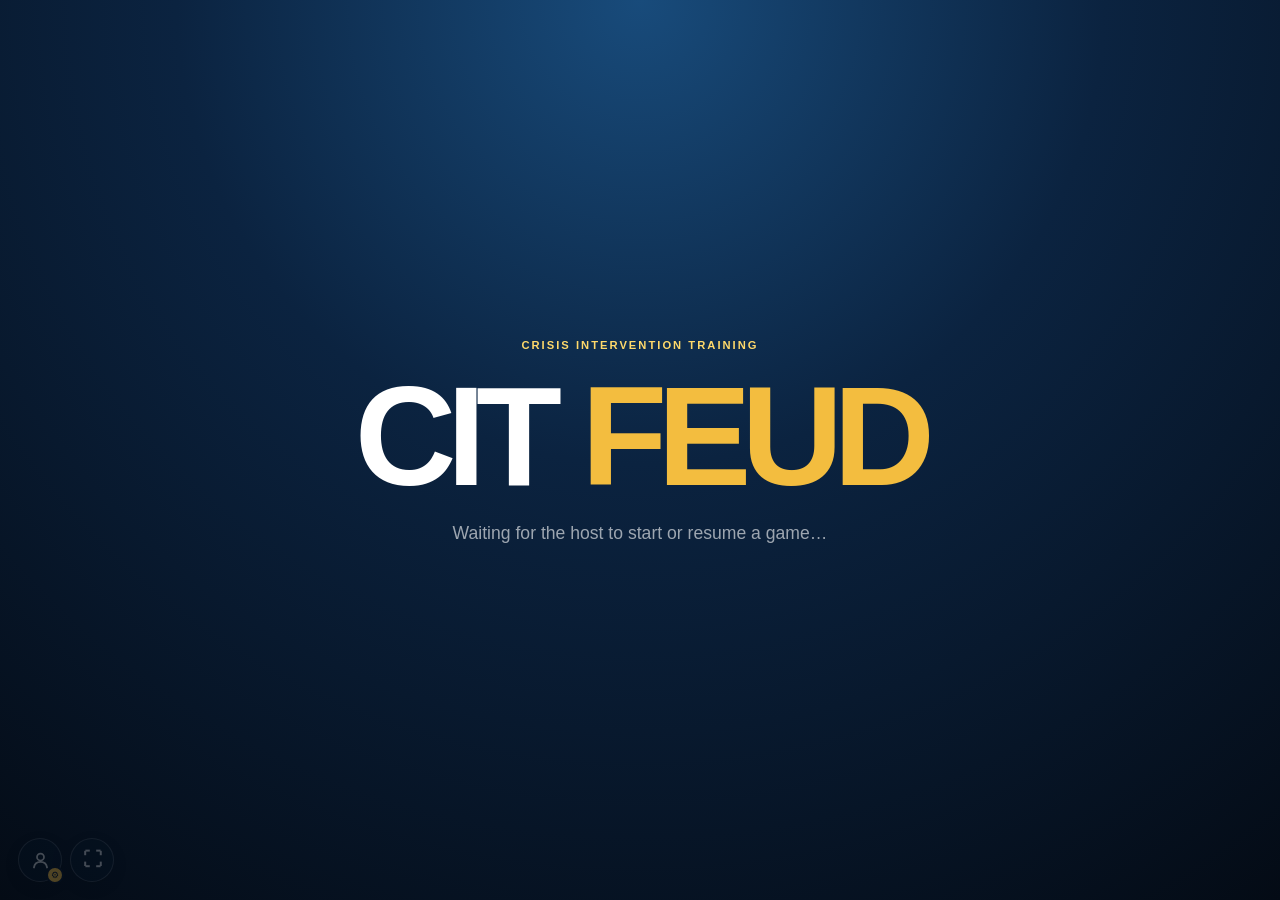
==== commit 5a197c66: "Update index.html" ====
--- a/index.html
+++ b/index.html
@@ -1,18 +1,22 @@
-<!DOCTYPE html>
+<!doctype html>
+
 <html lang="en">
 
 <head>
 
-    <meta charset="UTF-8">
+    <meta charset="utf-8">
 
     <meta
         name="viewport"
-        content="width=device-width, initial-scale=1.0"
+        content="width=device-width, initial-scale=1"
     >
 
-    <title>
-        CIT Feud | Crisis Intervention Training
-    </title>
+    <meta
+        name="theme-color"
+        content="#071426"
+    >
+
+    <title>CIT Feud</title>
 
     <link
         rel="stylesheet"
@@ -25,58 +29,22 @@
 <body class="projector">
 
 
-    <main id="projectorApp">
+    <main id="projectorApp"></main>
 
 
-        <section class="waiting">
+    <!-- =====================================================
+         GAME PACKS
+
+         Add additional GamePacks files here later.
+         Each pack must load BEFORE script.js.
+         ===================================================== -->
+
+    <script src="GamePacks/safety-planning.js"></script>
 
 
-            <div class="eyebrow">
-                CRISIS INTERVENTION TRAINING
-            </div>
-
-
-            <h1>
-                CIT <b>FEUD</b>
-            </h1>
-
-
-            <p>
-                Waiting for the host to start or resume a game...
-            </p>
-
-
-        </section>
-
-
-    </main>
-
-
-    <!-- ============================================
-         ADMIN / HOST CONTROL ACCESS
-
-         Always available in bottom-left corner.
-         Opens the private moderator control panel.
-         ============================================ -->
-
-    <a
-        href="host.html"
-        target="_blank"
-        class="admin-corner"
-        title="Open Host Controls"
-        aria-label="Open Host Controls"
-    >
-
-        <span class="admin-user">
-            👤
-        </span>
-
-        <span class="admin-gear">
-            ⚙
-        </span>
-
-    </a>
-
+    <!-- =====================================================
+         MAIN GAME ENGINE
+         ===================================================== -->
 
     <script src="script.js"></script>
 
--- a/style.css
+++ b/style.css
@@ -7,7 +7,6 @@
     --gold: #f3bd3f;
     --gold-light: #ffd96a;
 
-    --cream: #f7f1df;
     --white: #ffffff;
 
     --red: #d7373f;
@@ -19,9 +18,15 @@
     --shadow: 0 18px 50px rgba(0,0,0,.35);
 }
 
+
+/* =========================================================
+   GLOBAL
+   ========================================================= */
+
 * {
     box-sizing: border-box;
 }
+
 
 html,
 body {
@@ -29,12 +34,24 @@
     min-height: 100%;
 }
 
+
 body {
-    font-family: Arial, Helvetica, sans-serif;
-    background:
-        radial-gradient(circle at top, #17375c 0%, #08192e 45%, #040b15 100%);
+    font-family:
+        Arial,
+        Helvetica,
+        sans-serif;
+
+    background:
+        radial-gradient(
+            circle at top,
+            #17375c 0%,
+            #08192e 45%,
+            #040b15 100%
+        );
+
     color: var(--white);
 }
+
 
 button,
 input,
@@ -42,24 +59,31 @@
     font: inherit;
 }
 
+
 button,
 .buttonlike {
     border: 0;
+
     border-radius: 10px;
+
     padding: 11px 16px;
 
-    background: linear-gradient(
-        180deg,
-        var(--gold-light),
-        var(--gold)
-    );
+    background:
+        linear-gradient(
+            180deg,
+            var(--gold-light),
+            var(--gold)
+        );
 
     color: #1c1a12;
 
     font-weight: 900;
+
     cursor: pointer;
 
-    box-shadow: 0 4px 12px rgba(0,0,0,.25);
+    box-shadow:
+        0 4px 12px
+        rgba(0,0,0,.25);
 
     transition:
         transform .12s ease,
@@ -67,47 +91,75 @@
         box-shadow .12s ease;
 }
 
+
 button:hover,
 .buttonlike:hover {
-    transform: translateY(-1px);
-}
+    transform:
+        translateY(-1px);
+}
+
 
 button:disabled {
     opacity: .35;
+
     cursor: default;
+
     transform: none;
 }
+
 
 button.ghost,
 .buttonlike.ghost {
-    background: rgba(255,255,255,.08);
+    background:
+        rgba(255,255,255,.08);
+
     color: white;
-    border: 1px solid var(--line);
-}
+
+    border:
+        1px solid
+        var(--line);
+}
+
 
 button.danger {
-    color: #ffb8bc;
-}
+    color:
+        #ffb8bc;
+}
+
 
 input,
 select {
     width: 100%;
+
     margin-top: 6px;
 
     border-radius: 9px;
-    border: 1px solid var(--line);
-
-    background: rgba(0,0,0,.22);
+
+    border:
+        1px solid
+        var(--line);
+
+    background:
+        rgba(0,0,0,.22);
+
     color: white;
 
-    padding: 10px 12px;
-}
+    padding:
+        10px 12px;
+}
+
 
 label {
-    font-size: .78rem;
-    font-weight: 800;
-    letter-spacing: .04em;
-}
+    font-size:
+        .78rem;
+
+    font-weight:
+        800;
+
+    letter-spacing:
+        .04em;
+}
+
 
 h1,
 h2,
@@ -116,374 +168,791 @@
     margin-top: 0;
 }
 
+
 .eyebrow {
-    color: var(--gold-light);
-    letter-spacing: .18em;
-    font-size: .7rem;
-    font-weight: 900;
-}
+    color:
+        var(--gold-light);
+
+    letter-spacing:
+        .18em;
+
+    font-size:
+        .7rem;
+
+    font-weight:
+        900;
+}
+
 
 .panel {
-    background: var(--panel);
-    border: 1px solid var(--line);
-    border-radius: 18px;
-
-    padding: 22px;
-
-    box-shadow: var(--shadow);
-    backdrop-filter: blur(8px);
-}
+    background:
+        var(--panel);
+
+    border:
+        1px solid
+        var(--line);
+
+    border-radius:
+        18px;
+
+    padding:
+        22px;
+
+    box-shadow:
+        var(--shadow);
+
+    backdrop-filter:
+        blur(8px);
+}
+
 
 .actions {
-    display: flex;
-    gap: 8px;
-    flex-wrap: wrap;
-}
+    display:
+        flex;
+
+    gap:
+        8px;
+
+    flex-wrap:
+        wrap;
+}
+
 
 .tags {
-    display: flex;
-    flex-wrap: wrap;
-    gap: 6px;
-
-    margin: 8px 0 12px;
-}
+    display:
+        flex;
+
+    flex-wrap:
+        wrap;
+
+    gap:
+        6px;
+
+    margin:
+        8px 0 12px;
+}
+
 
 .tags span {
-    padding: 5px 8px;
-
-    border-radius: 100px;
-
-    background: rgba(243,189,63,.12);
-    border: 1px solid rgba(243,189,63,.35);
-
-    color: #ffe69b;
-
-    font-size: .68rem;
-    font-weight: 800;
-}
+    padding:
+        5px 8px;
+
+    border-radius:
+        100px;
+
+    background:
+        rgba(243,189,63,.12);
+
+    border:
+        1px solid
+        rgba(243,189,63,.35);
+
+    color:
+        #ffe69b;
+
+    font-size:
+        .68rem;
+
+    font-weight:
+        800;
+}
+
+
+.buttonlike {
+    display:
+        inline-block;
+
+    text-decoration:
+        none;
+}
+
 
 /* =========================================================
-   STARTUP / SAVE SCREEN
+   FULLSCREEN / UTILITY BUTTONS
    ========================================================= */
 
+.hostUtilityBar {
+    display:
+        flex;
+
+    justify-content:
+        flex-end;
+
+    margin-bottom:
+        10px;
+}
+
+
+.controlTopActions {
+    display:
+        flex;
+
+    align-items:
+        center;
+
+    gap:
+        10px;
+}
+
+
+.iconUtility {
+    width:
+        42px;
+
+    height:
+        42px;
+
+    padding:
+        0;
+
+    display:
+        grid;
+
+    place-items:
+        center;
+
+    border:
+        1px solid
+        var(--line);
+
+    background:
+        rgba(255,255,255,.08);
+
+    color:
+        white;
+
+    font-size:
+        1.25rem;
+}
+
+
+/* =========================================================
+   STARTUP
+   ========================================================= */
+
 .startup {
-    width: min(1180px, 94vw);
-    margin: 0 auto;
-
-    padding: 45px 0 70px;
-}
+    width:
+        min(
+            1180px,
+            94vw
+        );
+
+    margin:
+        0 auto;
+
+    padding:
+        35px 0 70px;
+}
+
 
 .brand {
-    text-align: center;
-    margin-bottom: 35px;
-}
+    text-align:
+        center;
+
+    margin-bottom:
+        35px;
+}
+
 
 .brand h1 {
-    font-size: clamp(3rem, 7vw, 6rem);
-    margin: 5px 0 0;
-
-    letter-spacing: -.06em;
-}
+    font-size:
+        clamp(
+            3rem,
+            7vw,
+            6rem
+        );
+
+    margin:
+        5px 0 0;
+
+    letter-spacing:
+        -.06em;
+}
+
 
 .brand h1 b {
-    color: var(--gold);
-}
+    color:
+        var(--gold);
+}
+
 
 .brand p {
-    opacity: .65;
-    font-weight: 800;
-    letter-spacing: .18em;
-    text-transform: uppercase;
-}
+    opacity:
+        .65;
+
+    font-weight:
+        800;
+
+    letter-spacing:
+        .18em;
+
+    text-transform:
+        uppercase;
+}
+
 
 .brand.compact h1 {
-    font-size: 3.5rem;
-}
+    font-size:
+        3.5rem;
+}
+
 
 .homegrid {
-    display: grid;
-    grid-template-columns: 1.5fr .8fr;
-
-    gap: 20px;
-}
+    display:
+        grid;
+
+    grid-template-columns:
+        1.5fr .8fr;
+
+    gap:
+        20px;
+}
+
 
 .slots {
-    display: grid;
-    gap: 12px;
-}
+    display:
+        grid;
+
+    gap:
+        12px;
+}
+
 
 .savecard {
-    display: flex;
-    align-items: center;
-    justify-content: space-between;
-
-    gap: 15px;
-
-    padding: 16px;
-
-    border-radius: 14px;
-
-    background: rgba(255,255,255,.045);
-    border: 1px solid var(--line);
-}
+    display:
+        flex;
+
+    align-items:
+        center;
+
+    justify-content:
+        space-between;
+
+    gap:
+        15px;
+
+    padding:
+        16px;
+
+    border-radius:
+        14px;
+
+    background:
+        rgba(255,255,255,.045);
+
+    border:
+        1px solid
+        var(--line);
+}
+
 
 .savecard small {
-    opacity: .5;
-    letter-spacing: .12em;
-    font-weight: 900;
-}
+    opacity:
+        .5;
+
+    letter-spacing:
+        .12em;
+
+    font-weight:
+        900;
+}
+
 
 .savecard h3 {
-    margin: 4px 0;
-}
+    margin:
+        4px 0;
+}
+
 
 .savecard p {
-    margin: 0;
-    opacity: .65;
-    font-size: .82rem;
-}
+    margin:
+        0;
+
+    opacity:
+        .65;
+
+    font-size:
+        .82rem;
+}
+
 
 .savecard.empty {
-    border-style: dashed;
-}
+    border-style:
+        dashed;
+}
+
 
 .help ol {
-    padding-left: 20px;
-    line-height: 1.7;
-    opacity: .8;
-}
-
-.buttonlike {
-    display: inline-block;
-    text-decoration: none;
-}
+    padding-left:
+        20px;
+
+    line-height:
+        1.7;
+
+    opacity:
+        .8;
+}
+
 
 /* =========================================================
-   NEW GAME SETUP
+   SETUP
    ========================================================= */
 
 .setup {
-    max-width: 1000px;
-    margin: auto;
-}
+    max-width:
+        1000px;
+
+    margin:
+        auto;
+}
+
 
 .formrow {
-    display: grid;
-    grid-template-columns: 1fr 1fr;
-
-    gap: 15px;
-
-    margin-bottom: 25px;
-}
+    display:
+        grid;
+
+    grid-template-columns:
+        1fr 1fr;
+
+    gap:
+        15px;
+
+    margin-bottom:
+        25px;
+}
+
 
 .packgrid {
-    display: grid;
-    grid-template-columns: repeat(3, 1fr);
-
-    gap: 12px;
-
-    margin-bottom: 30px;
-}
+    display:
+        grid;
+
+    grid-template-columns:
+        repeat(3, 1fr);
+
+    gap:
+        12px;
+
+    margin-bottom:
+        30px;
+}
+
 
 .packcard {
-    display: block;
-
-    padding: 16px;
-
-    border: 1px solid var(--line);
-    border-radius: 14px;
-
-    background: rgba(255,255,255,.035);
-
-    cursor: pointer;
-}
+    display:
+        block;
+
+    padding:
+        16px;
+
+    border:
+        1px solid
+        var(--line);
+
+    border-radius:
+        14px;
+
+    background:
+        rgba(255,255,255,.035);
+
+    cursor:
+        pointer;
+}
+
 
 .packcard > input {
-    width: auto;
-    margin: 0 0 10px;
-}
+    width:
+        auto;
+
+    margin:
+        0 0 10px;
+}
+
 
 .packcard h3 {
-    margin-bottom: 6px;
-}
+    margin-bottom:
+        6px;
+}
+
 
 .packcard p {
-    opacity: .7;
-    font-size: .8rem;
-    min-height: 42px;
-}
+    opacity:
+        .7;
+
+    font-size:
+        .8rem;
+
+    min-height:
+        42px;
+}
+
 
 .packcard small {
-    opacity: .55;
-}
+    opacity:
+        .55;
+}
+
 
 .teaminputs {
-    display: grid;
-    grid-template-columns: repeat(2, 1fr);
-
-    gap: 12px;
-
-    margin-bottom: 25px;
-}
+    display:
+        grid;
+
+    grid-template-columns:
+        repeat(2, 1fr);
+
+    gap:
+        12px;
+
+    margin-bottom:
+        25px;
+}
+
 
 /* =========================================================
-   HOST CONTROL ROOM
+   HOST
    ========================================================= */
 
 .control {
-    width: min(1450px, 96vw);
-    margin: auto;
-
-    padding: 24px 0 50px;
-}
+    width:
+        min(
+            1450px,
+            96vw
+        );
+
+    margin:
+        auto;
+
+    padding:
+        24px 0 50px;
+}
+
 
 .controltop {
-    display: flex;
-    align-items: center;
-    justify-content: space-between;
-
-    gap: 20px;
-
-    margin-bottom: 18px;
-}
+    display:
+        flex;
+
+    align-items:
+        center;
+
+    justify-content:
+        space-between;
+
+    gap:
+        20px;
+
+    margin-bottom:
+        18px;
+}
+
 
 .controltop h1 {
-    margin: 3px 0;
-}
+    margin:
+        3px 0;
+}
+
 
 .controltop p {
-    margin: 0;
-    opacity: .65;
-}
+    margin:
+        0;
+
+    opacity:
+        .65;
+}
+
 
 .saveok {
-    color: #a9f2c8;
-
-    border: 1px solid rgba(80,210,140,.35);
-    background: rgba(80,210,140,.09);
-
-    padding: 8px 12px;
-    border-radius: 100px;
-
-    font-size: .75rem;
-    font-weight: 900;
-}
+    color:
+        #a9f2c8;
+
+    border:
+        1px solid
+        rgba(80,210,140,.35);
+
+    background:
+        rgba(80,210,140,.09);
+
+    padding:
+        8px 12px;
+
+    border-radius:
+        100px;
+
+    font-size:
+        .75rem;
+
+    font-weight:
+        900;
+}
+
 
 .controlgrid {
-    display: grid;
-    grid-template-columns: minmax(0, 1.65fr) minmax(330px, .7fr);
-
-    gap: 18px;
-    align-items: start;
-}
+    display:
+        grid;
+
+    grid-template-columns:
+        minmax(0, 1.65fr)
+        minmax(330px, .7fr);
+
+    gap:
+        18px;
+
+    align-items:
+        start;
+}
+
+
+/* =========================================================
+   PRESENTATION CONTROL
+   ========================================================= */
+
+.presentationControl {
+    display:
+        flex;
+
+    align-items:
+        center;
+
+    justify-content:
+        space-between;
+
+    gap:
+        20px;
+
+    margin-bottom:
+        18px;
+
+    padding:
+        14px 18px;
+}
+
+
+.presentationControl strong {
+    color:
+        var(--gold-light);
+
+    font-size:
+        1.2rem;
+}
+
+
+.presentationButtons {
+    display:
+        flex;
+
+    gap:
+        7px;
+
+    flex-wrap:
+        wrap;
+
+    justify-content:
+        flex-end;
+}
+
+
+.presentationButtons button {
+    padding:
+        8px 12px;
+
+    font-size:
+        .76rem;
+}
+
+
+.presentationButtons .presentationNext {
+    padding-left:
+        20px;
+
+    padding-right:
+        20px;
+}
+
+
+/* =========================================================
+   HOST QUESTION
+   ========================================================= */
 
 .qmeta {
-    display: flex;
-    align-items: center;
-    justify-content: space-between;
-
-    gap: 10px;
-}
+    display:
+        flex;
+
+    align-items:
+        center;
+
+    justify-content:
+        space-between;
+
+    gap:
+        10px;
+}
+
 
 .qmeta small {
-    opacity: .55;
-    text-transform: uppercase;
-    letter-spacing: .1em;
-    font-weight: 900;
-}
+    opacity:
+        .55;
+
+    text-transform:
+        uppercase;
+
+    letter-spacing:
+        .1em;
+
+    font-weight:
+        900;
+}
+
 
 .boardcontrol h2 {
-    font-size: clamp(1.35rem, 2vw, 2rem);
-    line-height: 1.2;
-}
+    font-size:
+        clamp(
+            1.35rem,
+            2vw,
+            2rem
+        );
+
+    line-height:
+        1.2;
+}
+
+
+.sectionlabel {
+    font-size:
+        .72rem;
+
+    letter-spacing:
+        .16em;
+
+    font-weight:
+        900;
+
+    opacity:
+        .7;
+
+    margin-bottom:
+        10px;
+}
+
 
 /* =========================================================
-   WHO IS ANSWERING / BUZZER
+   BUZZER
    ========================================================= */
 
 .buzzsection {
-    margin: 18px 0 22px;
-
-    padding: 16px;
-
-    border: 1px solid var(--line);
-    border-radius: 16px;
-
-    background: rgba(255,255,255,.025);
-}
-
-.sectionlabel {
-    font-size: .72rem;
-    letter-spacing: .16em;
-    font-weight: 900;
-    opacity: .7;
-
-    margin-bottom: 10px;
-}
+    margin:
+        18px 0 22px;
+
+    padding:
+        16px;
+
+    border:
+        1px solid
+        var(--line);
+
+    border-radius:
+        16px;
+
+    background:
+        rgba(255,255,255,.025);
+}
+
 
 .buzzteams {
-    display: grid;
-    grid-template-columns: repeat(2, minmax(0,1fr));
-
-    gap: 9px;
-}
+    display:
+        grid;
+
+    gap:
+        9px;
+}
+
 
 .buzzbtn {
-    min-height: 48px;
-
-    display: flex;
-    align-items: center;
-    justify-content: flex-start;
-
-    gap: 10px;
-}
+    min-height:
+        48px;
+
+    display:
+        flex;
+
+    align-items:
+        center;
+
+    justify-content:
+        flex-start;
+
+    gap:
+        10px;
+}
+
 
 .buzzbtn span {
-    display: grid;
-    place-items: center;
-
-    width: 28px;
-    height: 28px;
-
-    border-radius: 50%;
-
-    background: rgba(0,0,0,.2);
-
-    font-weight: 900;
-}
+    display:
+        grid;
+
+    place-items:
+        center;
+
+    width:
+        28px;
+
+    height:
+        28px;
+
+    border-radius:
+        50%;
+
+    background:
+        rgba(0,0,0,.2);
+
+    font-weight:
+        900;
+}
+
 
 .buzzbtn.active {
-    outline: 3px solid var(--gold-light);
+    outline:
+        3px solid
+        var(--gold-light);
 
     box-shadow:
-        0 0 0 5px rgba(255,212,90,.12),
-        0 0 20px rgba(255,212,90,.25);
-
-    transform: translateY(-1px);
-}
+        0 0 0 5px
+        rgba(255,212,90,.12),
+        0 0 20px
+        rgba(255,212,90,.25);
+}
+
 
 .microcopy {
-    font-size: .8rem;
-    opacity: .65;
-
-    margin: 9px 0 0;
-}
+    font-size:
+        .8rem;
+
+    opacity:
+        .65;
+
+    margin:
+        9px 0 0;
+}
+
 
 /* =========================================================
-   HOST ANSWER BOARD
+   HOST ANSWERS
    ========================================================= */
 
 .answerlabel {
-    margin-top: 6px;
-}
+    margin-top:
+        6px;
+}
+
 
 .answerjudge {
-    display: grid;
-    gap: 8px;
-}
+    display:
+        grid;
+
+    gap:
+        8px;
+}
+
 
 .judgeRow {
-    display: grid;
+    display:
+        grid;
 
     grid-template-columns:
         38px
@@ -492,326 +961,704 @@
         44px
         44px;
 
-    gap: 8px;
-
-    align-items: center;
-
-    padding: 9px 10px;
-
-    border-radius: 12px;
-
-    background: rgba(255,255,255,.045);
-    border: 1px solid rgba(255,255,255,.08);
-}
+    gap:
+        8px;
+
+    align-items:
+        center;
+
+    padding:
+        9px 10px;
+
+    border-radius:
+        12px;
+
+    background:
+        rgba(255,255,255,.045);
+
+    border:
+        1px solid
+        rgba(255,255,255,.08);
+}
+
 
 .judgeRow.correct {
-    background: rgba(56,189,120,.12);
-    border-color: rgba(56,189,120,.45);
-}
+    background:
+        rgba(56,189,120,.12);
+
+    border-color:
+        rgba(56,189,120,.45);
+}
+
 
 .answerNum {
-    display: grid;
-    place-items: center;
-
-    width: 30px;
-    height: 30px;
-
-    border-radius: 8px;
-
-    background: rgba(255,255,255,.09);
-
-    font-weight: 900;
-}
+    display:
+        grid;
+
+    place-items:
+        center;
+
+    width:
+        30px;
+
+    height:
+        30px;
+
+    border-radius:
+        8px;
+
+    background:
+        rgba(255,255,255,.09);
+
+    font-weight:
+        900;
+}
+
 
 .judgeRow em {
-    font-style: normal;
-    font-weight: 800;
-
-    text-align: right;
-
-    opacity: .75;
-}
+    font-style:
+        normal;
+
+    font-weight:
+        800;
+
+    text-align:
+        right;
+
+    opacity:
+        .75;
+}
+
 
 .judge {
-    min-width: 42px;
-    height: 40px;
-
-    padding: 0;
-
-    font-size: 1.15rem;
-    font-weight: 1000;
-
-    border-radius: 10px;
-}
+    min-width:
+        42px;
+
+    height:
+        40px;
+
+    padding:
+        0;
+
+    font-size:
+        1.15rem;
+
+    border-radius:
+        10px;
+}
+
 
 .judge.yes {
-    background: var(--green);
-    color: white;
-}
+    background:
+        var(--green);
+
+    color:
+        white;
+}
+
 
 .judge.no {
-    background: #a92d35;
-    color: white;
-}
+    background:
+        #a92d35;
+
+    color:
+        white;
+}
+
 
 /* =========================================================
-   ROUND BANK
+   BANK
    ========================================================= */
 
 .bankline {
-    display: flex;
-    justify-content: space-between;
-    align-items: center;
-
-    margin-top: 18px;
-
-    padding: 14px 16px;
-
-    border-radius: 12px;
-
-    background: rgba(243,189,63,.09);
-    border: 1px solid rgba(243,189,63,.25);
-}
+    display:
+        flex;
+
+    justify-content:
+        space-between;
+
+    align-items:
+        center;
+
+    margin-top:
+        18px;
+
+    padding:
+        14px 16px;
+
+    border-radius:
+        12px;
+
+    background:
+        rgba(243,189,63,.09);
+
+    border:
+        1px solid
+        rgba(243,189,63,.25);
+}
+
 
 .bankline span {
-    text-transform: uppercase;
-
-    font-size: .72rem;
-    letter-spacing: .12em;
-    font-weight: 900;
-
-    opacity: .75;
-}
+    font-size:
+        .72rem;
+
+    letter-spacing:
+        .12em;
+
+    font-weight:
+        900;
+
+    opacity:
+        .75;
+}
+
 
 .bankline strong {
-    color: var(--gold-light);
-    font-size: 1.8rem;
-}
+    color:
+        var(--gold-light);
+
+    font-size:
+        1.8rem;
+}
+
 
 .roundnav {
-    display: flex;
-    justify-content: space-between;
-
-    gap: 10px;
-
-    margin-top: 15px;
-}
+    display:
+        flex;
+
+    justify-content:
+        space-between;
+
+    gap:
+        10px;
+
+    margin-top:
+        15px;
+}
+
 
 /* =========================================================
-   HOST SCOREKEEPER
+   HOST TEAMS
    ========================================================= */
 
 .teamscorelist {
-    display: grid;
-    gap: 10px;
-}
+    display:
+        grid;
+
+    gap:
+        10px;
+}
+
 
 .teamctl {
-    padding: 12px;
-
-    border-radius: 12px;
-
-    border: 1px solid var(--line);
-    background: rgba(255,255,255,.035);
-}
+    padding:
+        12px;
+
+    border-radius:
+        12px;
+
+    border:
+        1px solid
+        var(--line);
+
+    background:
+        rgba(255,255,255,.035);
+}
+
 
 .teamctl.answering {
-    outline: 2px solid var(--gold-light);
+    outline:
+        2px solid
+        var(--gold-light);
 
     box-shadow:
-        0 0 0 4px rgba(255,212,90,.09),
-        0 0 18px rgba(255,212,90,.15);
-}
-
-.teamctl input {
-    margin: 0 0 8px;
-    font-weight: 900;
-}
-
-.teamctl > strong {
-    display: block;
-
-    font-size: 2rem;
-
-    color: var(--gold-light);
-
-    margin-bottom: 8px;
-}
-
-.teamctl > div {
-    display: flex;
-    gap: 5px;
-    flex-wrap: wrap;
-}
-
-.teamctl button {
-    padding: 7px 9px;
-    font-size: .72rem;
-}
+        0 0 18px
+        rgba(255,212,90,.15);
+}
+
+
+.hostTeamHeader {
+    display:
+        grid;
+
+    grid-template-columns:
+        1fr auto;
+
+    align-items:
+        center;
+
+    gap:
+        12px;
+}
+
+
+.hostTeamHeader input {
+    margin:
+        0;
+
+    font-weight:
+        900;
+}
+
+
+.hostTeamHeader strong {
+    color:
+        var(--gold-light);
+
+    font-size:
+        1.8rem;
+
+    min-width:
+        45px;
+
+    text-align:
+        right;
+}
+
+
+.teamScoreButtons {
+    display:
+        flex;
+
+    gap:
+        5px;
+
+    margin-top:
+        8px;
+}
+
+
+.teamScoreButtons button {
+    padding:
+        7px 9px;
+
+    font-size:
+        .72rem;
+}
+
 
 /* =========================================================
-   STRIKES
+   HOST STRIKES
    ========================================================= */
 
 .strikectl {
-    margin-top: 20px;
-
-    padding-top: 18px;
-
-    border-top: 1px solid var(--line);
-}
+    margin-top:
+        20px;
+
+    padding-top:
+        18px;
+
+    border-top:
+        1px solid
+        var(--line);
+}
+
 
 .strikectl > span {
-    display: block;
-
-    text-transform: uppercase;
-    letter-spacing: .12em;
-
-    font-size: .72rem;
-    font-weight: 900;
-
-    opacity: .65;
-}
+    display:
+        block;
+
+    font-size:
+        .72rem;
+
+    letter-spacing:
+        .12em;
+
+    font-weight:
+        900;
+
+    opacity:
+        .65;
+}
+
 
 .xs {
-    margin: 8px 0;
-
-    color: #ff5a63;
-
-    font-size: 2.1rem;
-    font-weight: 1000;
-
-    letter-spacing: .12em;
-}
-
-.strikectl p {
-    font-size: .78rem;
-    opacity: .7;
-
-    margin: 4px 0 10px;
-}
+    margin:
+        8px 0;
+
+    color:
+        #ff5a63;
+
+    font-size:
+        2.1rem;
+
+    font-weight:
+        1000;
+
+    letter-spacing:
+        .12em;
+}
+
 
 /* =========================================================
-   RECENT CALLS
+   RECENT CALLS / NOTES
    ========================================================= */
 
 .attempts {
-    margin-top: 18px;
-
-    padding-top: 15px;
-
-    border-top: 1px solid rgba(255,255,255,.1);
-}
-
-.attempts h3 {
-    margin: 0 0 8px;
-}
+    margin-top:
+        18px;
+
+    padding-top:
+        15px;
+
+    border-top:
+        1px solid
+        rgba(255,255,255,.1);
+}
+
 
 .attempts > div {
-    display: grid;
-
-    grid-template-columns: 24px 1fr auto;
-
-    gap: 7px;
-
-    align-items: center;
-
-    padding: 5px 0;
-
-    font-size: .82rem;
-}
+    display:
+        grid;
+
+    grid-template-columns:
+        24px 1fr auto;
+
+    gap:
+        7px;
+
+    padding:
+        5px 0;
+
+    font-size:
+        .82rem;
+}
+
 
 .attempts > div small {
-    opacity: .65;
-
-    max-width: 150px;
-
-    overflow: hidden;
-    text-overflow: ellipsis;
-    white-space: nowrap;
-}
+    opacity:
+        .65;
+}
+
+
+.facilitator {
+    margin-top:
+        18px;
+
+    padding:
+        14px;
+
+    border-radius:
+        12px;
+
+    background:
+        rgba(23,74,126,.22);
+
+    border:
+        1px solid
+        rgba(90,150,220,.25);
+}
+
+
+.facilitator p {
+    margin:
+        0;
+
+    font-size:
+        .83rem;
+
+    line-height:
+        1.5;
+
+    opacity:
+        .8;
+}
+
+
+.hostfooter {
+    display:
+        flex;
+
+    gap:
+        8px;
+
+    margin-top:
+        18px;
+}
+
 
 /* =========================================================
-   FACILITATOR NOTES
+   PROJECTOR BASE
    ========================================================= */
 
-.facilitator {
-    margin-top: 18px;
-
-    padding: 14px;
-
-    border-radius: 12px;
-
-    background: rgba(23,74,126,.22);
-    border: 1px solid rgba(90,150,220,.25);
-}
-
-.facilitator h3 {
-    margin-bottom: 6px;
-}
-
-.facilitator p {
-    margin: 0;
-
-    font-size: .83rem;
-    line-height: 1.5;
-
-    opacity: .8;
-}
-
-.hostfooter {
-    display: flex;
-    gap: 8px;
-
-    margin-top: 18px;
-}
+body.projector {
+    min-height:
+        100vh;
+
+    overflow:
+        hidden;
+
+    background:
+        radial-gradient(
+            circle at center top,
+            #184b7b 0%,
+            #0b2340 42%,
+            #040b15 100%
+        );
+}
+
+
+#projectorApp {
+    min-height:
+        100vh;
+}
+
 
 /* =========================================================
-   PROJECTOR
+   WAITING
    ========================================================= */
 
-body.projector {
-    min-height: 100vh;
-    overflow: hidden;
-
-    background:
-        radial-gradient(circle at center top, #184b7b 0%, #0b2340 42%, #040b15 100%);
-}
-
-#projectorApp {
-    min-height: 100vh;
-}
-
 .waiting {
-    min-height: 100vh;
-
-    display: grid;
-    place-content: center;
-
-    text-align: center;
-}
+    min-height:
+        100vh;
+
+    display:
+        grid;
+
+    place-content:
+        center;
+
+    text-align:
+        center;
+}
+
 
 .waiting h1 {
-    margin: 5px 0;
-
-    font-size: clamp(4rem, 11vw, 9rem);
-
-    letter-spacing: -.07em;
-}
+    margin:
+        5px 0;
+
+    font-size:
+        clamp(
+            4rem,
+            11vw,
+            9rem
+        );
+
+    letter-spacing:
+        -.07em;
+}
+
 
 .waiting h1 b {
-    color: var(--gold);
-}
+    color:
+        var(--gold);
+}
+
 
 .waiting p {
-    opacity: .6;
-    font-size: 1.1rem;
-}
+    opacity:
+        .6;
+
+    font-size:
+        1.1rem;
+}
+
+
+/* =========================================================
+   ROUND INTRO
+   ========================================================= */
+
+.roundIntro,
+.topAnswersIntro {
+    min-height:
+        100vh;
+
+    display:
+        flex;
+
+    flex-direction:
+        column;
+
+    align-items:
+        center;
+
+    justify-content:
+        center;
+
+    text-align:
+        center;
+}
+
+
+.roundWord {
+    margin-top:
+        25px;
+
+    font-size:
+        clamp(
+            3rem,
+            7vw,
+            7rem
+        );
+
+    font-weight:
+        1000;
+
+    letter-spacing:
+        .12em;
+
+    color:
+        white;
+
+    animation:
+        introRise .55s ease;
+}
+
+
+.roundNumber {
+    font-size:
+        clamp(
+            8rem,
+            20vw,
+            18rem
+        );
+
+    line-height:
+        .9;
+
+    font-weight:
+        1000;
+
+    color:
+        var(--gold);
+
+    text-shadow:
+        0 10px 40px
+        rgba(0,0,0,.35);
+
+    animation:
+        roundPop .55s ease;
+}
+
+
+.roundPack {
+    margin-top:
+        25px;
+
+    font-size:
+        1rem;
+
+    letter-spacing:
+        .15em;
+
+    text-transform:
+        uppercase;
+
+    opacity:
+        .6;
+}
+
+
+.topCount {
+    font-size:
+        clamp(
+            4rem,
+            9vw,
+            9rem
+        );
+
+    font-weight:
+        1000;
+
+    letter-spacing:
+        -.05em;
+
+    animation:
+        introRise .45s ease;
+}
+
+
+.topCount strong {
+    color:
+        var(--gold);
+
+    font-size:
+        1.35em;
+}
+
+
+.topAnswersText {
+    margin-top:
+        12px;
+
+    font-size:
+        clamp(
+            1.5rem,
+            3.4vw,
+            3.2rem
+        );
+
+    letter-spacing:
+        .12em;
+
+    font-weight:
+        900;
+
+    color:
+        var(--gold-light);
+
+    animation:
+        introRise .65s ease;
+}
+
+
+@keyframes introRise {
+
+    from {
+        opacity:
+            0;
+
+        transform:
+            translateY(25px);
+    }
+
+    to {
+        opacity:
+            1;
+
+        transform:
+            translateY(0);
+    }
+
+}
+
+
+@keyframes roundPop {
+
+    0% {
+        opacity:
+            0;
+
+        transform:
+            scale(.65);
+    }
+
+    70% {
+        transform:
+            scale(1.08);
+    }
+
+    100% {
+        opacity:
+            1;
+
+        transform:
+            scale(1);
+    }
+
+}
+
+
+/* =========================================================
+   PROJECTOR GAME
+   ========================================================= */
 
 .stage {
-    min-height: 100vh;
-
-    display: grid;
+    min-height:
+        100vh;
+
+    display:
+        grid;
 
     grid-template-rows:
         auto
@@ -820,101 +1667,307 @@
         auto
         auto;
 
-    gap: 14px;
-
-    padding: 22px 3vw 18px;
-}
-
-.stage header {
-    display: flex;
-    align-items: center;
-    justify-content: space-between;
-}
-
-.stage header h1 {
-    margin: 0;
-
-    font-size: clamp(2.2rem, 4vw, 4rem);
-
-    letter-spacing: -.06em;
-}
-
-.stage header h1 b {
-    color: var(--gold);
-}
+    gap:
+        12px;
+
+    padding:
+        18px 2.5vw 16px;
+}
+
+
+/* =========================================================
+   TOP BAR / STRIKES
+   ========================================================= */
+
+.gameTopBar {
+    display:
+        grid;
+
+    grid-template-columns:
+        1fr auto 1fr;
+
+    align-items:
+        center;
+
+    gap:
+        20px;
+}
+
+
+.miniBrand strong {
+    display:
+        block;
+
+    margin-top:
+        3px;
+
+    font-size:
+        1.5rem;
+
+    letter-spacing:
+        -.04em;
+}
+
+
+.miniBrand strong b {
+    color:
+        var(--gold);
+}
+
+
+.topStrikeArea {
+    display:
+        flex;
+
+    align-items:
+        center;
+
+    gap:
+        12px;
+
+    padding:
+        8px 18px;
+
+    border:
+        1px solid
+        rgba(255,255,255,.1);
+
+    border-radius:
+        100px;
+
+    background:
+        rgba(0,0,0,.15);
+}
+
+
+.strikeLabel {
+    font-size:
+        .6rem;
+
+    letter-spacing:
+        .14em;
+
+    font-weight:
+        900;
+
+    opacity:
+        .45;
+}
+
+
+.topStrikes {
+    display:
+        flex;
+
+    gap:
+        8px;
+}
+
+
+.topStrikes span {
+    color:
+        rgba(255,255,255,.13);
+
+    font-size:
+        1.8rem;
+
+    line-height:
+        1;
+
+    font-weight:
+        1000;
+}
+
+
+.topStrikes span.hot {
+    color:
+        #ff505b;
+
+    text-shadow:
+        0 0 12px
+        rgba(255,60,70,.7);
+}
+
 
 .roundbadge {
-    min-width: 145px;
-
-    text-align: center;
-
-    padding: 9px 15px;
-
-    border-radius: 12px;
-
-    background: rgba(255,255,255,.06);
-    border: 1px solid var(--line);
-
-    font-size: .72rem;
-    font-weight: 900;
-
-    letter-spacing: .12em;
-}
+    justify-self:
+        end;
+
+    min-width:
+        145px;
+
+    text-align:
+        center;
+
+    padding:
+        9px 15px;
+
+    border-radius:
+        12px;
+
+    background:
+        rgba(255,255,255,.06);
+
+    border:
+        1px solid
+        var(--line);
+
+    font-size:
+        .72rem;
+
+    font-weight:
+        900;
+
+    letter-spacing:
+        .12em;
+}
+
 
 .roundbadge small {
-    display: block;
-
-    margin-top: 4px;
-
-    color: var(--gold-light);
-
-    letter-spacing: normal;
-}
+    display:
+        block;
+
+    margin-top:
+        4px;
+
+    color:
+        var(--gold-light);
+
+    letter-spacing:
+        normal;
+}
+
+
+/* =========================================================
+   QUESTION
+   ========================================================= */
 
 .prompt {
-    width: min(1100px, 95%);
-
-    margin: auto;
-
-    text-align: center;
-
-    font-size: clamp(1.35rem, 2.6vw, 2.5rem);
-    font-weight: 900;
-
-    line-height: 1.18;
-}
+    width:
+        min(
+            1200px,
+            95%
+        );
+
+    min-height:
+        70px;
+
+    margin:
+        auto;
+
+    display:
+        flex;
+
+    align-items:
+        center;
+
+    justify-content:
+        center;
+
+    text-align:
+        center;
+
+    font-size:
+        clamp(
+            1.35rem,
+            2.6vw,
+            2.5rem
+        );
+
+    font-weight:
+        900;
+
+    line-height:
+        1.18;
+}
+
+
+.questionVisible {
+    animation:
+        questionReveal .5s ease;
+}
+
+
+.questionHidden {
+    opacity:
+        0;
+}
+
+
+@keyframes questionReveal {
+
+    from {
+        opacity:
+            0;
+
+        transform:
+            translateY(-15px);
+    }
+
+    to {
+        opacity:
+            1;
+
+        transform:
+            translateY(0);
+    }
+
+}
+
 
 /* =========================================================
-   PROJECTOR ANSWERS
+   ANSWER BOARD
    ========================================================= */
 
 .projectorAnswers {
-    width: min(1100px, 92vw);
-
-    margin: auto;
-
-    display: grid;
-    grid-template-columns: 1fr 1fr;
-
-    gap: 10px;
-
-    align-content: center;
-}
+    width:
+        min(
+            1150px,
+            94vw
+        );
+
+    margin:
+        auto;
+
+    display:
+        grid;
+
+    grid-template-columns:
+        1fr 1fr;
+
+    gap:
+        10px;
+
+    align-content:
+        center;
+}
+
 
 .tile {
-    min-height: 64px;
-
-    display: grid;
-
-    grid-template-columns: 54px 1fr 55px;
-
-    align-items: center;
-
-    overflow: hidden;
-
-    border-radius: 10px;
-
-    border: 2px solid #4f78a5;
+    position:
+        relative;
+
+    min-height:
+        66px;
+
+    display:
+        grid;
+
+    grid-template-columns:
+        54px 1fr 60px;
+
+    align-items:
+        center;
+
+    overflow:
+        hidden;
+
+    border-radius:
+        10px;
+
+    border:
+        2px solid
+        #4f78a5;
 
     background:
         linear-gradient(
@@ -924,40 +1977,67 @@
         );
 
     box-shadow:
-        inset 0 0 0 2px rgba(255,255,255,.05),
-        0 8px 16px rgba(0,0,0,.28);
-}
+        inset 0 0 0 2px
+        rgba(255,255,255,.05),
+        0 8px 16px
+        rgba(0,0,0,.28);
+}
+
 
 .tile > span {
-    height: 100%;
-
-    display: grid;
-    place-items: center;
-
-    background: rgba(0,0,0,.2);
-
-    color: var(--gold-light);
-
-    font-size: 1.35rem;
-    font-weight: 1000;
-}
+    height:
+        100%;
+
+    display:
+        grid;
+
+    place-items:
+        center;
+
+    background:
+        rgba(0,0,0,.2);
+
+    color:
+        var(--gold-light);
+
+    font-size:
+        1.35rem;
+
+    font-weight:
+        1000;
+}
+
 
 .tile b {
-    padding: 0 15px;
-
-    font-size: clamp(.9rem, 1.5vw, 1.35rem);
-}
+    padding:
+        0 15px;
+
+    font-size:
+        clamp(
+            .9rem,
+            1.5vw,
+            1.35rem
+        );
+}
+
 
 .tile em {
-    font-style: normal;
-
-    text-align: center;
-
-    font-size: 1.35rem;
-    font-weight: 1000;
-
-    color: var(--gold-light);
-}
+    font-style:
+        normal;
+
+    text-align:
+        center;
+
+    font-size:
+        1.35rem;
+
+    font-weight:
+        1000;
+
+    color:
+        var(--gold-light);
+}
+
 
 .tile.revealed {
     background:
@@ -967,79 +2047,324 @@
             #174e83
         );
 
-    border-color: var(--gold-light);
-
-    animation: reveal .22s ease;
-}
+    border-color:
+        var(--gold-light);
+
+    animation:
+        reveal .28s ease;
+}
+
 
 @keyframes reveal {
+
     0% {
-        transform: rotateX(75deg) scale(.96);
-        opacity: .25;
+        transform:
+            rotateX(80deg)
+            scale(.95);
+
+        opacity:
+            .3;
     }
 
     100% {
-        transform: rotateX(0) scale(1);
-        opacity: 1;
-    }
-}
+        transform:
+            rotateX(0)
+            scale(1);
+
+        opacity:
+            1;
+    }
+
+}
+
 
 /* =========================================================
-   PROJECTOR STRIKE BOARD
+   CORRECT ANSWER FLASH
    ========================================================= */
 
-.strikebar {
-    display: flex;
-    justify-content: center;
-
-    gap: 14px;
-
-    min-height: 46px;
-}
-
-.strikebar span {
-    color: rgba(255,255,255,.15);
-
-    font-size: 2.7rem;
-    font-weight: 1000;
-
-    line-height: 1;
-}
-
-.strikebar span.hot {
-    color: #ff4f59;
+.tile.correctFlash {
+    z-index:
+        20;
+
+    animation:
+        correctFlash .85s ease;
+}
+
+
+@keyframes correctFlash {
+
+    0% {
+        transform:
+            scale(1);
+
+        box-shadow:
+            0 0 0
+            rgba(255,217,106,0);
+    }
+
+    20% {
+        transform:
+            scale(1.06);
+
+        border-color:
+            white;
+
+        box-shadow:
+            0 0 35px
+            rgba(255,217,106,.95);
+    }
+
+    45% {
+        transform:
+            scale(1.02);
+
+        background:
+            linear-gradient(
+                180deg,
+                #39a966,
+                #19733e
+            );
+    }
+
+    100% {
+        transform:
+            scale(1);
+
+        box-shadow:
+            0 8px 16px
+            rgba(0,0,0,.28);
+    }
+
+}
+
+
+/* =========================================================
+   WRONG ANSWER OVERLAY
+   ========================================================= */
+
+.wrongOverlay {
+    position:
+        fixed;
+
+    inset:
+        0;
+
+    z-index:
+        999999;
+
+    display:
+        grid;
+
+    place-items:
+        center;
+
+    pointer-events:
+        none;
+
+    background:
+        rgba(40,0,0,.14);
+
+    animation:
+        wrongBackdrop .85s ease forwards;
+}
+
+
+.giantX {
+    color:
+        #ff3643;
+
+    font-size:
+        min(
+            70vh,
+            55vw
+        );
+
+    font-weight:
+        1000;
+
+    line-height:
+        .75;
 
     text-shadow:
-        0 0 10px rgba(255,60,70,.8),
-        0 0 25px rgba(255,60,70,.45);
-}
+        0 0 15px
+        rgba(255,255,255,.9),
+        0 0 35px
+        rgba(255,40,50,.9),
+        0 0 80px
+        rgba(255,40,50,.5);
+
+    animation:
+        giantX .85s ease forwards;
+}
+
+
+@keyframes giantX {
+
+    0% {
+        opacity:
+            0;
+
+        transform:
+            scale(.25);
+    }
+
+    18% {
+        opacity:
+            1;
+
+        transform:
+            scale(1.15);
+    }
+
+    35% {
+        transform:
+            scale(.95);
+    }
+
+    70% {
+        opacity:
+            1;
+
+        transform:
+            scale(1);
+    }
+
+    100% {
+        opacity:
+            0;
+
+        transform:
+            scale(1.08);
+    }
+
+}
+
+
+@keyframes wrongBackdrop {
+
+    0% {
+        opacity:
+            0;
+    }
+
+    15% {
+        opacity:
+            1;
+    }
+
+    75% {
+        opacity:
+            1;
+    }
+
+    100% {
+        opacity:
+            0;
+    }
+
+}
+
 
 /* =========================================================
-   PROJECTOR TEAM SCORES
+   ROUND BANK
    ========================================================= */
 
+.projectorBank {
+    justify-self:
+        center;
+
+    display:
+        flex;
+
+    align-items:
+        center;
+
+    gap:
+        10px;
+
+    padding:
+        5px 18px;
+
+    border-radius:
+        100px;
+
+    background:
+        rgba(0,0,0,.18);
+
+    border:
+        1px solid
+        rgba(255,255,255,.08);
+}
+
+
+.projectorBank span {
+    font-size:
+        .58rem;
+
+    letter-spacing:
+        .12em;
+
+    font-weight:
+        900;
+
+    opacity:
+        .45;
+}
+
+
+.projectorBank strong {
+    color:
+        var(--gold-light);
+
+    font-size:
+        1.3rem;
+}
+
+
+/* =========================================================
+   PROJECTOR TEAMS
+   ========================================================= */
+
 .projectorScores {
-    display: grid;
-
-    grid-template-columns: repeat(
-        auto-fit,
-        minmax(160px,1fr)
-    );
-
-    gap: 10px;
-}
-
-.projectorScores > div {
-    position: relative;
-
-    text-align: center;
-
-    padding: 10px 12px;
-
-    border-radius: 12px;
-
-    background: rgba(255,255,255,.06);
-    border: 1px solid var(--line);
+    display:
+        grid;
+
+    gap:
+        8px;
+
+    width:
+        100%;
+}
+
+
+.projectorTeam {
+    min-width:
+        0;
+
+    display:
+        flex;
+
+    align-items:
+        center;
+
+    justify-content:
+        space-between;
+
+    gap:
+        10px;
+
+    padding:
+        12px 15px;
+
+    border-radius:
+        11px;
+
+    background:
+        rgba(255,255,255,.06);
+
+    border:
+        1px solid
+        var(--line);
 
     transition:
         transform .15s ease,
@@ -1047,77 +2372,309 @@
         outline .15s ease;
 }
 
-.projectorScores span {
-    display: block;
-
-    font-size: .75rem;
-    font-weight: 900;
-
-    text-transform: uppercase;
-    letter-spacing: .08em;
-
-    opacity: .75;
-}
-
-.projectorScores strong {
-    display: block;
-
-    margin-top: 2px;
-
-    color: var(--gold-light);
-
-    font-size: 1.75rem;
-}
-
-.projectorScores > div.activeAnswerer {
-    outline: 4px solid var(--gold-light);
+
+.projectorTeam span {
+    min-width:
+        0;
+
+    overflow:
+        hidden;
+
+    text-overflow:
+        ellipsis;
+
+    white-space:
+        nowrap;
+
+    font-size:
+        clamp(
+            .65rem,
+            1vw,
+            .9rem
+        );
+
+    font-weight:
+        900;
+
+    text-transform:
+        uppercase;
+
+    letter-spacing:
+        .05em;
+
+    opacity:
+        .8;
+}
+
+
+.projectorTeam strong {
+    flex:
+        0 0 auto;
+
+    color:
+        var(--gold-light);
+
+    font-size:
+        clamp(
+            1.2rem,
+            2vw,
+            1.8rem
+        );
+}
+
+
+.projectorTeam.activeAnswerer {
+    outline:
+        3px solid
+        var(--gold-light);
+
+    background:
+        rgba(243,189,63,.12);
 
     box-shadow:
-        0 0 28px rgba(255,212,90,.55),
-        inset 0 0 18px rgba(255,212,90,.07);
-
-    transform: translateY(-7px);
-}
-
-.projectorScores > div.activeAnswerer small {
-    display: block;
-
-    margin-top: 3px;
-
-    color: var(--gold-light);
-
-    font-size: .58rem;
-    font-weight: 1000;
-
-    letter-spacing: .14em;
-}
+        0 0 24px
+        rgba(255,212,90,.35);
+
+    transform:
+        translateY(-4px);
+}
+
+
+.projectorTeam.buzzerFlash {
+    animation:
+        buzzerFlash .6s ease;
+}
+
+
+@keyframes buzzerFlash {
+
+    0% {
+        transform:
+            scale(1);
+    }
+
+    25% {
+        transform:
+            scale(1.08);
+
+        background:
+            rgba(243,189,63,.35);
+
+        box-shadow:
+            0 0 35px
+            rgba(255,212,90,.7);
+    }
+
+    100% {
+        transform:
+            scale(1);
+    }
+
+}
+
+
+/* =========================================================
+   PROJECTOR UTILITY CONTROLS
+   ========================================================= */
+
+.projectorUtilities {
+    position:
+        fixed;
+
+    left:
+        18px;
+
+    bottom:
+        18px;
+
+    z-index:
+        99999;
+
+    display:
+        flex;
+
+    gap:
+        8px;
+
+    opacity:
+        .32;
+
+    transition:
+        opacity .15s ease;
+}
+
+
+.projectorUtilities:hover {
+    opacity:
+        1;
+}
+
+
+.projectorUtilityButton {
+    position:
+        relative;
+
+    width:
+        44px;
+
+    height:
+        44px;
+
+    padding:
+        0;
+
+    display:
+        grid;
+
+    place-items:
+        center;
+
+    border-radius:
+        50%;
+
+    border:
+        1px solid
+        rgba(255,255,255,.2);
+
+    background:
+        rgba(7,20,38,.8);
+
+    color:
+        rgba(255,255,255,.8);
+
+    text-decoration:
+        none;
+
+    font-size:
+        1.2rem;
+
+    box-shadow:
+        0 5px 18px
+        rgba(0,0,0,.25);
+}
+
+
+.projectorUtilityButton:hover {
+    opacity:
+        1;
+
+    color:
+        white;
+
+    border-color:
+        var(--gold);
+
+    transform:
+        scale(1.06);
+}
+
+
+.projectorUtilityButton svg {
+    width:
+        21px;
+
+    height:
+        21px;
+
+    fill:
+        none;
+
+    stroke:
+        currentColor;
+
+    stroke-width:
+        2;
+
+    stroke-linecap:
+        round;
+
+    stroke-linejoin:
+        round;
+}
+
+
+.utilityGear {
+    position:
+        absolute;
+
+    right:
+        -3px;
+
+    bottom:
+        -3px;
+
+    width:
+        18px;
+
+    height:
+        18px;
+
+    display:
+        grid;
+
+    place-items:
+        center;
+
+    border-radius:
+        50%;
+
+    background:
+        var(--gold);
+
+    border:
+        2px solid
+        var(--navy);
+
+    color:
+        var(--navy);
+
+    font-size:
+        9px;
+}
+
 
 /* =========================================================
    RESPONSIVE
    ========================================================= */
 
-@media (max-width: 950px) {
+@media (
+    max-width: 1000px
+) {
 
     .homegrid,
     .controlgrid {
-        grid-template-columns: 1fr;
-    }
+        grid-template-columns:
+            1fr;
+    }
+
 
     .packgrid {
-        grid-template-columns: 1fr;
-    }
-}
-
-@media (max-width: 760px) {
+        grid-template-columns:
+            1fr;
+    }
+
+
+    .presentationControl {
+        align-items:
+            flex-start;
+
+        flex-direction:
+            column;
+    }
+
+}
+
+
+@media (
+    max-width: 760px
+) {
 
     .formrow,
     .teaminputs {
-        grid-template-columns: 1fr;
-    }
-
-    .buzzteams {
-        grid-template-columns: 1fr;
-    }
+        grid-template-columns:
+            1fr;
+    }
+
 
     .judgeRow {
         grid-template-columns:
@@ -1128,16 +2685,37 @@
             42px;
     }
 
-    .judgeRow em {
-        font-size: .72rem;
-    }
 
     .projectorAnswers {
-        grid-template-columns: 1fr;
-    }
+        grid-template-columns:
+            1fr;
+    }
+
+
+    .gameTopBar {
+        grid-template-columns:
+            1fr auto;
+    }
+
+
+    .topStrikeArea {
+        grid-row:
+            2;
+
+        grid-column:
+            1 / -1;
+
+        justify-self:
+            center;
+    }
+
 
     .savecard {
-        align-items: flex-start;
-        flex-direction: column;
-    }
-}
+        flex-direction:
+            column;
+
+        align-items:
+            flex-start;
+    }
+
+}
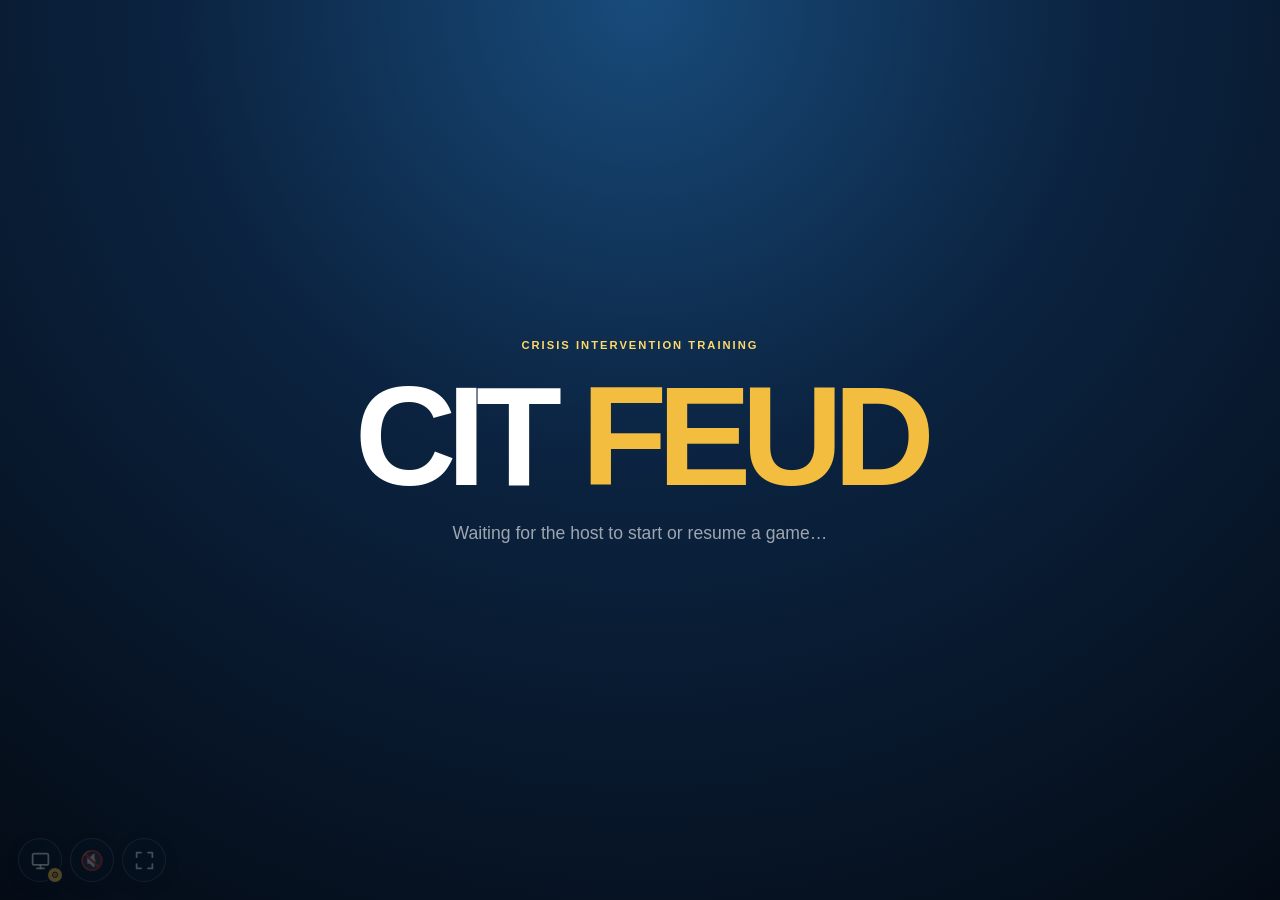
==== commit 6d542261: "Update index.html" ====
--- a/index.html
+++ b/index.html
@@ -35,11 +35,11 @@
     <!-- =====================================================
          GAME PACKS
 
-         Add additional GamePacks files here later.
+         Add additional Gamepacks files here later.
          Each pack must load BEFORE script.js.
          ===================================================== -->
 
-    <script src="GamePacks/safety-planning.js"></script>
+    <script src="Gamepacks/safety-planning.js"></script>
 
 
     <!-- =====================================================
--- a/style.css
+++ b/style.css
@@ -2719,3 +2719,89 @@
     }
 
 }
+
+/* =========================================================
+   CIT FEUD V4 — STEAL + PROJECTOR REBALANCE OVERRIDES
+   ========================================================= */
+
+.presentationStatus{display:block;margin-top:4px;opacity:.5;font-size:.68rem;font-weight:900;letter-spacing:.12em;text-transform:uppercase}
+.presentationButtons .stealPresentation{border:1px solid rgba(155,115,255,.45)}
+.presentationButtons .stealPresentation.active{color:#fff;background:linear-gradient(135deg,#6c4ed9,#287cc1,#1a9b86);box-shadow:0 0 22px rgba(108,78,217,.25)}
+.teamctl.controlling{border-color:rgba(243,189,63,.55);background:rgba(243,189,63,.08)}
+.teamRoleLine{min-height:17px;margin-top:5px}
+.teamRoleLine span{color:var(--gold-light);font-size:.62rem;font-weight:900;letter-spacing:.12em}
+
+.stealHostPanel{margin:18px 0 22px;padding:18px;border-radius:16px;border:1px solid rgba(155,115,255,.35);background:linear-gradient(135deg,rgba(108,78,217,.12),rgba(23,74,126,.12))}
+.stealHostHeading{display:flex;align-items:center;justify-content:space-between;gap:18px;margin-bottom:14px}
+.stealHostHeading h3{margin:0}
+.stealBankCallout{flex:0 0 auto;min-width:95px;padding:9px 13px;text-align:center;border-radius:12px;background:rgba(0,0,0,.2);border:1px solid rgba(255,255,255,.1)}
+.stealBankCallout span,.defendingTeamHost span,.stealAwardSummary span{display:block;opacity:.55;font-size:.58rem;font-weight:900;letter-spacing:.13em}
+.stealBankCallout strong{color:var(--gold-light);font-size:1.65rem}
+.stealNeedsControl{padding:14px;border-radius:12px;background:rgba(255,255,255,.06);line-height:1.5}
+.defendingTeamHost{display:flex;align-items:center;justify-content:space-between;gap:15px;padding:11px 13px;margin-bottom:10px;border-radius:11px;background:rgba(243,189,63,.08);border:1px solid rgba(243,189,63,.22)}
+.defendingTeamHost strong{color:var(--gold-light)}
+.stealTeamList{display:grid;gap:8px}
+.stealTeamRow{display:flex;align-items:center;justify-content:space-between;gap:12px;padding:10px 12px;border-radius:11px;background:rgba(255,255,255,.045);border:1px solid rgba(255,255,255,.09)}
+.stealTeamRow small{display:block;margin-bottom:2px;opacity:.45;font-size:.58rem;font-weight:900;letter-spacing:.12em}
+.stealTeamRow.stealCorrect{background:rgba(56,189,120,.13);border-color:rgba(56,189,120,.5)}
+.stealTeamRow.stealWrong{background:rgba(215,55,63,.1);border-color:rgba(215,55,63,.4)}
+.stealJudgeButtons{display:flex;gap:7px}
+.stealAwardSummary{display:grid;grid-template-columns:auto auto 1fr;align-items:center;gap:14px;margin-top:14px;padding-top:14px;border-top:1px solid rgba(255,255,255,.1)}
+.stealAwardSummary>div{min-width:88px}
+.stealAwardSummary strong{display:block;margin-top:3px;color:var(--gold-light);font-size:1.35rem}
+.stealAwardSummary button{justify-self:end}
+
+/* Fill the projector instead of leaving the board floating in dead space. */
+.stage{position:relative;isolation:isolate;height:100vh;min-height:100vh;display:grid;grid-template-rows:minmax(58px,8vh) minmax(0,1fr) minmax(74px,10vh);gap:clamp(8px,1.2vh,14px);padding:clamp(14px,2vh,22px) clamp(24px,3vw,52px) clamp(16px,2vh,24px)}
+.gameTopBar{display:grid;grid-template-columns:minmax(190px,1fr) auto minmax(190px,1fr);align-items:center;gap:20px;min-width:0}
+.miniBrand .eyebrow{font-size:clamp(.48rem,.55vw,.7rem)}
+.miniBrand strong{font-size:clamp(1.25rem,1.6vw,1.8rem)}
+.roundbadge{min-width:clamp(130px,10vw,175px);padding:8px 14px;font-size:clamp(.62rem,.72vw,.82rem)}
+.topStrikeArea{padding:8px 19px;gap:13px}
+.topStrikes span{font-size:clamp(1.7rem,2vw,2.25rem)}
+
+.projectorGameArea{min-height:0;width:min(1380px,94vw);justify-self:center;align-self:stretch;display:grid;grid-template-rows:minmax(82px,auto) minmax(0,1fr) auto;align-items:center;gap:clamp(10px,1.5vh,18px)}
+.prompt{width:min(1320px,100%);min-height:clamp(74px,10vh,110px);margin:0 auto;padding:4px clamp(10px,2vw,30px);font-size:clamp(1.65rem,2.6vw,3rem);line-height:1.12;text-wrap:balance}
+.projectorAnswers{width:min(1320px,100%);margin:auto;grid-template-columns:1fr 1fr;grid-auto-rows:minmax(clamp(76px,9vh,104px),1fr);gap:clamp(10px,1.4vh,16px) clamp(12px,1.2vw,20px);align-content:center}
+.tile{min-height:clamp(76px,9vh,104px);grid-template-columns:clamp(58px,4.5vw,76px) minmax(0,1fr) clamp(62px,4.5vw,78px);border-radius:13px;box-shadow:inset 0 0 0 2px rgba(255,255,255,.05),0 10px 22px rgba(0,0,0,.28)}
+.tile>span,.tile em{font-size:clamp(1.35rem,1.8vw,2rem)}
+.tile b{padding:0 clamp(12px,1.2vw,20px);font-size:clamp(1.05rem,1.45vw,1.65rem);line-height:1.08}
+.projectorBank{gap:13px;padding:7px 22px}
+.projectorBank strong{font-size:clamp(1.45rem,1.8vw,2rem)}
+
+.projectorScores{gap:clamp(7px,.7vw,12px);align-self:end}
+.projectorTeam{min-height:clamp(64px,8vh,86px);padding:clamp(10px,1.3vh,15px) clamp(12px,1.1vw,18px);border-radius:13px}
+.projectorTeamIdentity{min-width:0}
+.projectorTeam span{display:block;font-size:clamp(.72rem,1vw,1rem)}
+.projectorTeam small{display:block;margin-top:4px;color:var(--gold-light);font-size:clamp(.48rem,.55vw,.62rem);font-weight:900;letter-spacing:.12em;opacity:.78}
+.projectorTeam>strong{font-size:clamp(1.45rem,2.1vw,2.2rem)}
+
+.stealStage{background:radial-gradient(circle at 50% 22%,rgba(91,75,180,.18),transparent 38%)}
+.stealEdge{position:fixed;inset:0;z-index:9990;pointer-events:none;padding:6px;background:linear-gradient(115deg,#ff5d8f,#ffbf4b,#65d98a,#4ab7ff,#9a72ff,#ff5d8f);background-size:300% 300%;animation:stealGradient 9s ease-in-out infinite;opacity:.82;mask:linear-gradient(#000 0 0) content-box,linear-gradient(#000 0 0);-webkit-mask:linear-gradient(#000 0 0) content-box,linear-gradient(#000 0 0);mask-composite:exclude;-webkit-mask-composite:xor}
+@keyframes stealGradient{0%{background-position:0% 50%;opacity:.5}50%{background-position:100% 50%;opacity:.95}100%{background-position:0% 50%;opacity:.5}}
+.stealHeader{min-width:clamp(320px,34vw,560px);display:grid;grid-template-columns:auto 1fr auto;align-items:center;gap:10px;padding:8px 20px;text-align:center;border-radius:100px;border:1px solid rgba(175,150,255,.42);background:linear-gradient(135deg,rgba(104,72,200,.3),rgba(24,136,148,.22));box-shadow:0 0 28px rgba(105,82,200,.18)}
+.stealHeader>span{font-size:clamp(1rem,1.3vw,1.45rem)}
+.stealHeader strong{font-size:clamp(.9rem,1.15vw,1.25rem);letter-spacing:.12em}
+.stealHeader small{grid-column:1/-1;margin-top:-4px;font-size:clamp(.45rem,.52vw,.58rem);font-weight:900;letter-spacing:.16em;opacity:.62}
+.projectorTeam.defendingTeam{background:rgba(243,189,63,.08);border-color:rgba(243,189,63,.4);opacity:.72}
+.projectorTeam.stealEligible{border-color:rgba(135,175,255,.28);background:linear-gradient(135deg,rgba(95,70,180,.12),rgba(20,115,140,.1))}
+
+/* Keep projector utility controls above the larger score footer. */
+.projectorUtilities{bottom:18px;z-index:99999}
+
+/* Smaller screens */
+@media(max-width:1000px){
+    .presentationButtons{justify-content:flex-start}
+}
+@media(max-width:760px){
+    .stealAwardSummary{grid-template-columns:1fr 1fr}
+    .stealAwardSummary button{grid-column:1/-1;justify-self:stretch}
+    .stage{height:auto;overflow-y:auto;grid-template-rows:auto auto auto}
+    .projectorAnswers{grid-template-columns:1fr;grid-auto-rows:minmax(58px,auto)}
+    .gameTopBar{grid-template-columns:1fr auto}
+    .topStrikeArea,.stealHeader{grid-row:2;grid-column:1/-1;justify-self:center}
+    .projectorScores{grid-template-columns:1fr 1fr!important}
+}
+@media(prefers-reduced-motion:reduce){
+    .stealEdge{animation:none!important}
+}
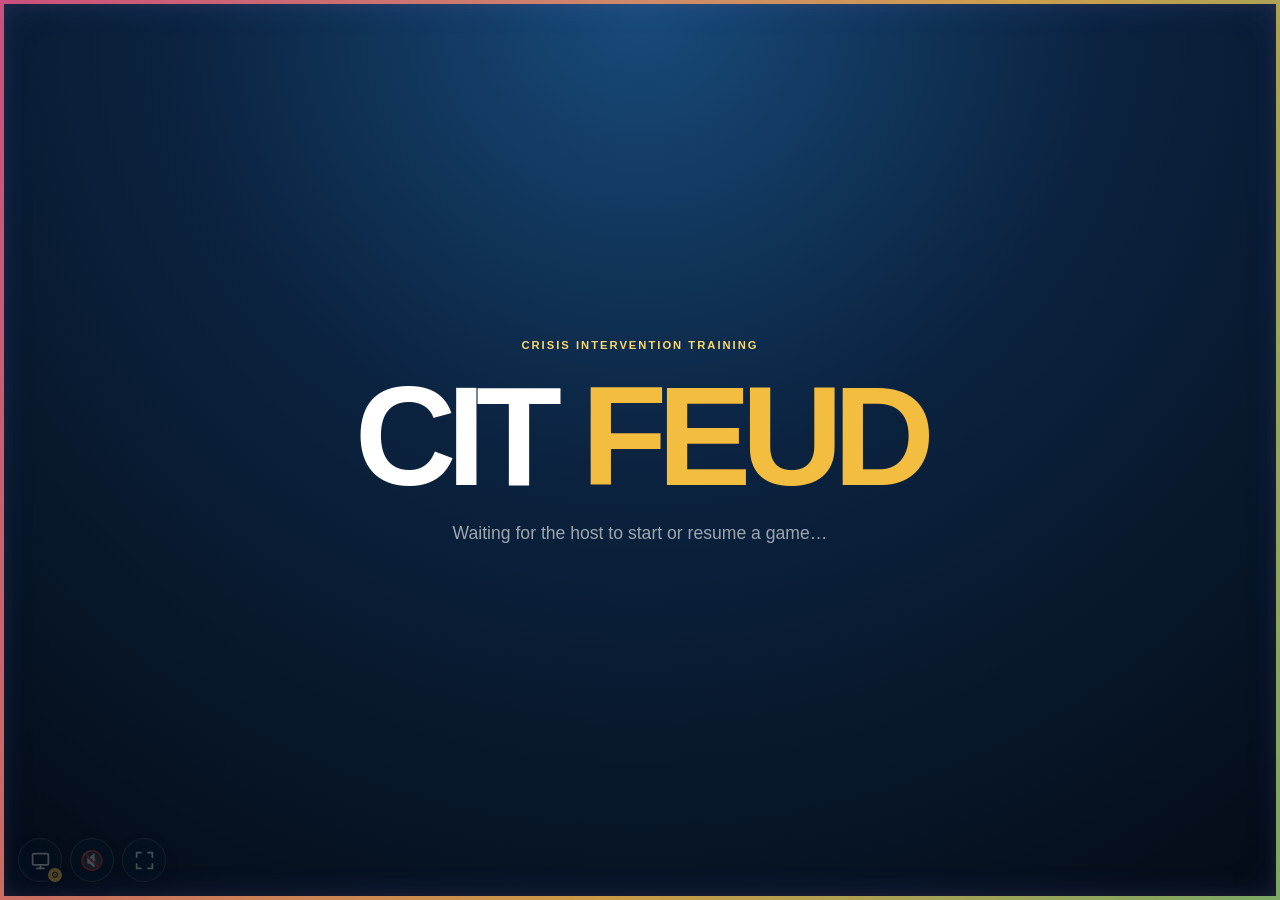
==== commit 2e88cf25: "Update index.html" ====
--- a/index.html
+++ b/index.html
@@ -39,7 +39,7 @@
          Each pack must load BEFORE script.js.
          ===================================================== -->
 
-    <script src="Gamepacks/safety-planning.js"></script>
+    <script src="Gamepacks/manifest.js"></script>
 
 
     <!-- =====================================================
--- a/style.css
+++ b/style.css
@@ -2777,8 +2777,130 @@
 .projectorTeam>strong{font-size:clamp(1.45rem,2.1vw,2.2rem)}
 
 .stealStage{background:radial-gradient(circle at 50% 22%,rgba(91,75,180,.18),transparent 38%)}
-.stealEdge{position:fixed;inset:0;z-index:9990;pointer-events:none;padding:6px;background:linear-gradient(115deg,#ff5d8f,#ffbf4b,#65d98a,#4ab7ff,#9a72ff,#ff5d8f);background-size:300% 300%;animation:stealGradient 9s ease-in-out infinite;opacity:.82;mask:linear-gradient(#000 0 0) content-box,linear-gradient(#000 0 0);-webkit-mask:linear-gradient(#000 0 0) content-box,linear-gradient(#000 0 0);mask-composite:exclude;-webkit-mask-composite:xor}
-@keyframes stealGradient{0%{background-position:0% 50%;opacity:.5}50%{background-position:100% 50%;opacity:.95}100%{background-position:0% 50%;opacity:.5}}
+
+/* Permanent CIT Feud rainbow perimeter.
+   The same perimeter remains on screen throughout projector play.
+   Steal mode intensifies the existing light rather than replacing it. */
+body.projector::before{
+    content:"";
+    position:fixed;
+    inset:0;
+    z-index:9988;
+    pointer-events:none;
+    padding:4px;
+    background:linear-gradient(115deg,#ff5d8f,#ffbf4b,#65d98a,#4ab7ff,#9a72ff,#ff5d8f);
+    background-size:300% 300%;
+    animation:projectorRainbowDrift 12s ease-in-out infinite;
+    opacity:.78;
+    mask:linear-gradient(#000 0 0) content-box,linear-gradient(#000 0 0);
+    -webkit-mask:linear-gradient(#000 0 0) content-box,linear-gradient(#000 0 0);
+    mask-composite:exclude;
+    -webkit-mask-composite:xor;
+}
+
+/* Soft everyday glow around the permanent perimeter. */
+body.projector::after{
+    content:"";
+    position:fixed;
+    inset:0;
+    z-index:9987;
+    pointer-events:none;
+    box-shadow:
+        inset 0 0 18px rgba(255,93,143,.16),
+        inset 0 0 34px rgba(74,183,255,.12),
+        inset 0 0 52px rgba(154,114,255,.08);
+    opacity:.72;
+    animation:projectorGlowBreathe 6s ease-in-out infinite;
+}
+
+/* Existing JS-created Steal edge becomes the broad, intense light cast.
+   It deliberately reaches much farther into the screen than the normal glow. */
+.stealEdge{
+    position:fixed;
+    inset:0;
+    z-index:9990;
+    pointer-events:none;
+    padding:7px;
+    background:linear-gradient(115deg,#ff5d8f,#ffbf4b,#65d98a,#4ab7ff,#9a72ff,#ff5d8f);
+    background-size:300% 300%;
+    animation:stealGradient 4.5s ease-in-out infinite;
+    opacity:.98;
+    mask:linear-gradient(#000 0 0) content-box,linear-gradient(#000 0 0);
+    -webkit-mask:linear-gradient(#000 0 0) content-box,linear-gradient(#000 0 0);
+    mask-composite:exclude;
+    -webkit-mask-composite:xor;
+    filter:
+        drop-shadow(0 0 10px rgba(255,93,143,.85))
+        drop-shadow(0 0 22px rgba(255,191,75,.58))
+        drop-shadow(0 0 38px rgba(101,217,138,.48))
+        drop-shadow(0 0 58px rgba(74,183,255,.52))
+        drop-shadow(0 0 86px rgba(154,114,255,.42));
+}
+
+/* During Steal, the entire viewport receives a wider inward neon wash. */
+.stealStage::after{
+    content:"";
+    position:fixed;
+    inset:0;
+    z-index:9989;
+    pointer-events:none;
+    box-shadow:
+        inset 0 0 28px rgba(255,93,143,.34),
+        inset 0 0 58px rgba(255,191,75,.20),
+        inset 0 0 90px rgba(101,217,138,.18),
+        inset 0 0 130px rgba(74,183,255,.24),
+        inset 0 0 180px rgba(154,114,255,.18);
+    animation:stealAuraBreathe 4.5s ease-in-out infinite;
+}
+
+@keyframes projectorRainbowDrift{
+    0%{background-position:0% 50%;opacity:.62}
+    50%{background-position:100% 50%;opacity:.88}
+    100%{background-position:0% 50%;opacity:.62}
+}
+
+@keyframes projectorGlowBreathe{
+    0%,100%{opacity:.48}
+    50%{opacity:.82}
+}
+
+@keyframes stealGradient{
+    0%{
+        background-position:0% 50%;
+        opacity:.72;
+        filter:
+            drop-shadow(0 0 8px rgba(255,93,143,.62))
+            drop-shadow(0 0 18px rgba(255,191,75,.42))
+            drop-shadow(0 0 32px rgba(101,217,138,.36))
+            drop-shadow(0 0 48px rgba(74,183,255,.42))
+            drop-shadow(0 0 72px rgba(154,114,255,.34));
+    }
+    50%{
+        background-position:100% 50%;
+        opacity:1;
+        filter:
+            drop-shadow(0 0 14px rgba(255,93,143,1))
+            drop-shadow(0 0 30px rgba(255,191,75,.78))
+            drop-shadow(0 0 52px rgba(101,217,138,.68))
+            drop-shadow(0 0 82px rgba(74,183,255,.78))
+            drop-shadow(0 0 120px rgba(154,114,255,.62));
+    }
+    100%{
+        background-position:0% 50%;
+        opacity:.72;
+        filter:
+            drop-shadow(0 0 8px rgba(255,93,143,.62))
+            drop-shadow(0 0 18px rgba(255,191,75,.42))
+            drop-shadow(0 0 32px rgba(101,217,138,.36))
+            drop-shadow(0 0 48px rgba(74,183,255,.42))
+            drop-shadow(0 0 72px rgba(154,114,255,.34));
+    }
+}
+
+@keyframes stealAuraBreathe{
+    0%,100%{opacity:.48}
+    50%{opacity:1}
+}
 .stealHeader{min-width:clamp(320px,34vw,560px);display:grid;grid-template-columns:auto 1fr auto;align-items:center;gap:10px;padding:8px 20px;text-align:center;border-radius:100px;border:1px solid rgba(175,150,255,.42);background:linear-gradient(135deg,rgba(104,72,200,.3),rgba(24,136,148,.22));box-shadow:0 0 28px rgba(105,82,200,.18)}
 .stealHeader>span{font-size:clamp(1rem,1.3vw,1.45rem)}
 .stealHeader strong{font-size:clamp(.9rem,1.15vw,1.25rem);letter-spacing:.12em}
@@ -2803,5 +2925,5 @@
     .projectorScores{grid-template-columns:1fr 1fr!important}
 }
 @media(prefers-reduced-motion:reduce){
-    .stealEdge{animation:none!important}
-}
+    .stealEdge,body.projector::before,body.projector::after,.stealStage::after{animation:none!important}
+}
